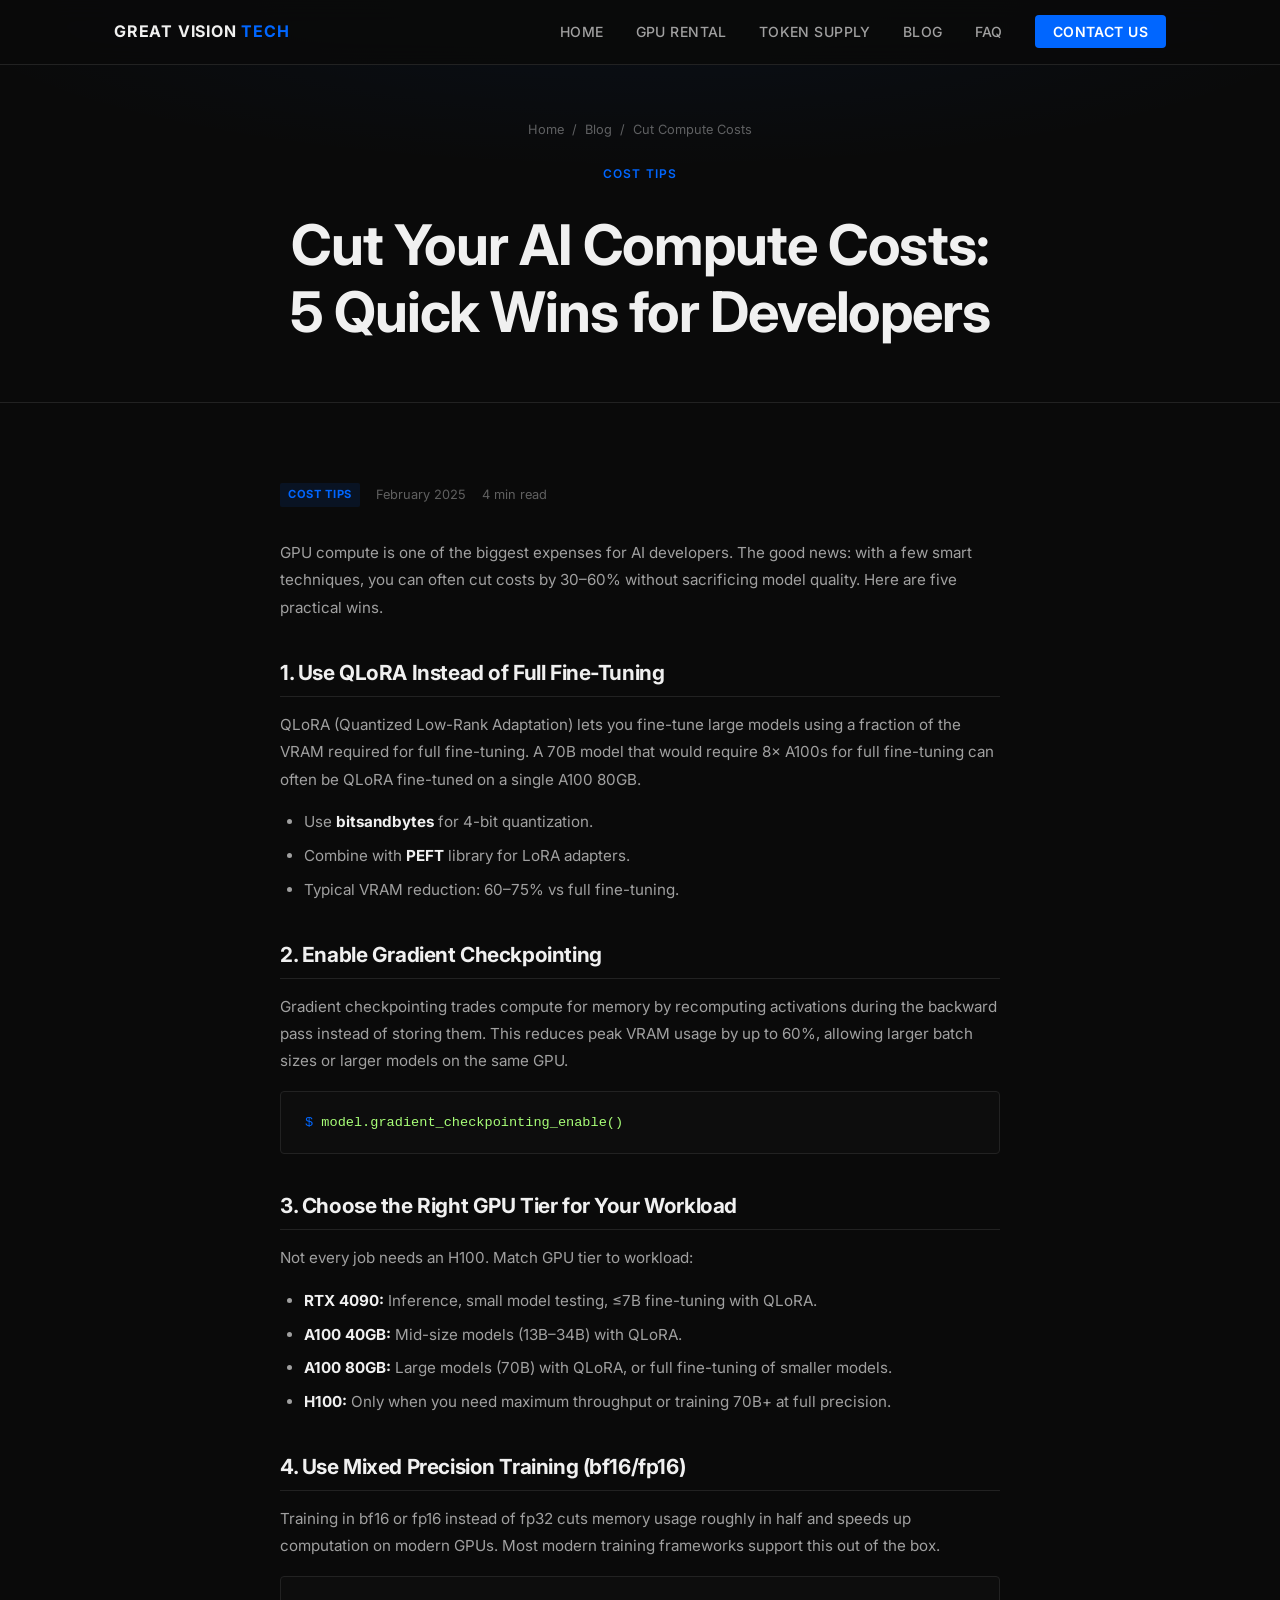
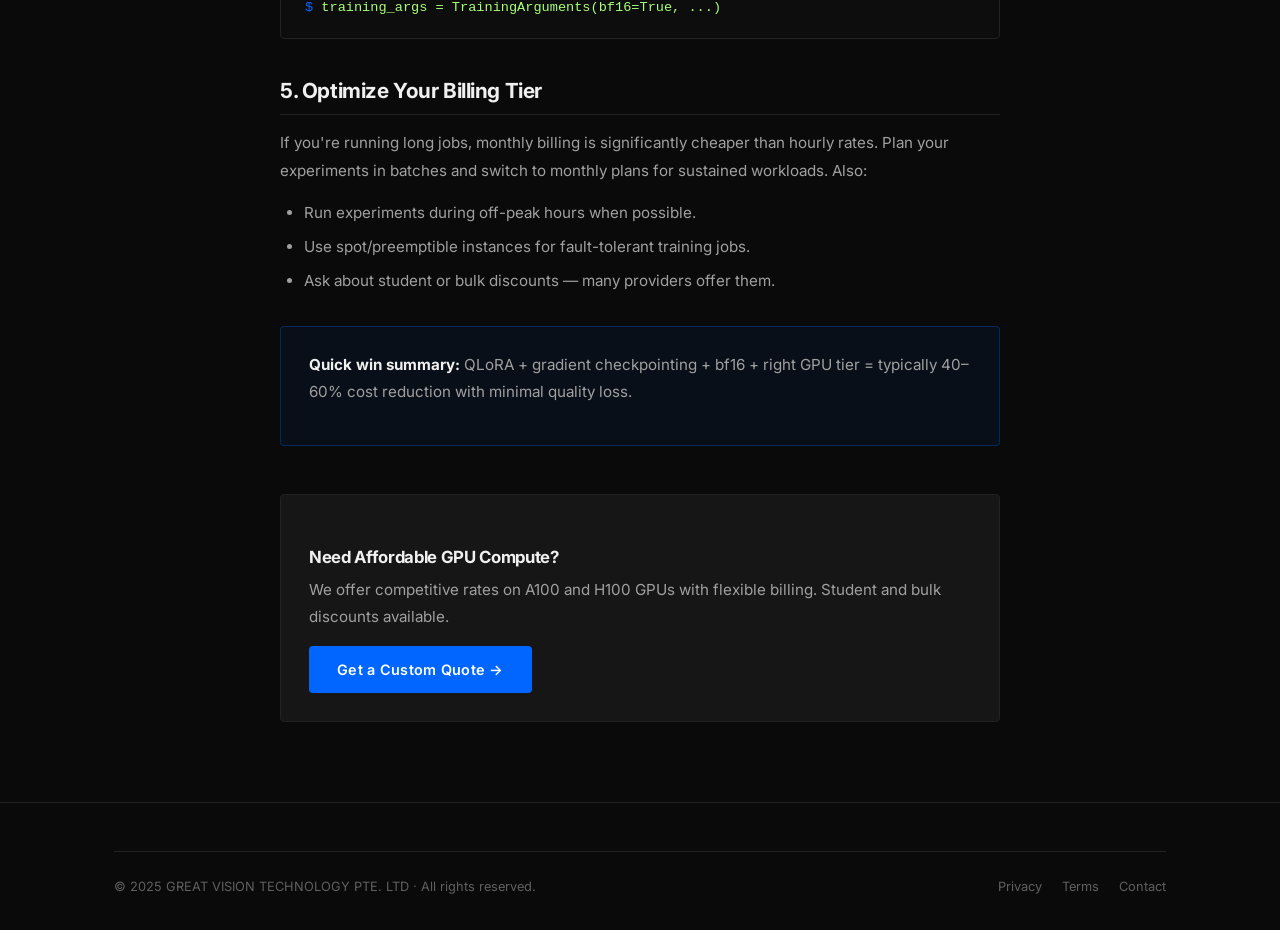
==== blog-cut-compute-costs.html @ 9c3d0a6c "Initial commit: Great Vision Tech official website - Homepage with hero, services, features, and CTA" ====
<!DOCTYPE html>
<html lang="en">
<head>
  <meta charset="UTF-8" />
  <meta name="viewport" content="width=device-width, initial-scale=1.0" />
  <title>Cut AI Compute Costs: Quick Tips | Great Vision Tech Blog</title>
  <meta name="description" content="5 practical strategies to reduce GPU spending without sacrificing model quality. Quantization, gradient checkpointing, and more." />
  <link rel="preconnect" href="https://fonts.googleapis.com" />
  <link rel="preconnect" href="https://fonts.gstatic.com" crossorigin />
  <link href="https://fonts.googleapis.com/css2?family=Inter:wght@400;500;600;700;800&display=swap" rel="stylesheet" />
  <link rel="stylesheet" href="css/style.css" />
  <link rel="icon" href="data:image/svg+xml,<svg xmlns='http://www.w3.org/2000/svg' viewBox='0 0 100 100'><text y='.9em' font-size='90'>⚡</text></svg>" />
  <style>
    .article-content { max-width: 720px; margin: 0 auto; }
    .article-content h2 { color: var(--text-primary); font-size: 1.3rem; margin: 40px 0 14px; padding-bottom: 10px; border-bottom: 1px solid var(--border); }
    .article-content h3 { color: var(--text-primary); font-size: 1.05rem; margin: 24px 0 10px; }
    .article-content p { font-size: 0.95rem; margin-bottom: 16px; line-height: 1.8; }
    .article-content ul, .article-content ol { padding-left: 24px; margin-bottom: 16px; }
    .article-content li { font-size: 0.95rem; color: var(--text-secondary); margin-bottom: 8px; line-height: 1.7; }
    .article-content strong { color: var(--text-primary); }
    .article-meta { display: flex; gap: 16px; align-items: center; margin-bottom: 32px; flex-wrap: wrap; }
    .tip-number { display: inline-flex; align-items: center; justify-content: center; width: 28px; height: 28px; background: var(--accent); color: #fff; border-radius: 50%; font-size: 0.8rem; font-weight: 700; flex-shrink: 0; margin-right: 4px; }
  </style>
</head>
<body>

  <nav class="navbar">
    <div class="container nav-inner">
      <a href="index.html" class="nav-logo">GREAT VISION <span>TECH</span></a>
      <ul class="nav-links">
        <li><a href="index.html">Home</a></li>
        <li><a href="gpu-rental.html">GPU Rental</a></li>
        <li><a href="token-supply.html">Token Supply</a></li>
        <li><a href="blog.html">Blog</a></li>
        <li><a href="faq.html">FAQ</a></li>
        <li><a href="contact.html" class="nav-cta">Contact Us</a></li>
      </ul>
      <button class="nav-toggle" aria-label="Toggle navigation">
        <span></span><span></span><span></span>
      </button>
    </div>
  </nav>

  <div class="page-hero" style="padding-bottom: 40px;">
    <div class="container">
      <div class="breadcrumb">
        <a href="index.html">Home</a>
        <span>/</span>
        <a href="blog.html">Blog</a>
        <span>/</span>
        <span>Cut Compute Costs</span>
      </div>
      <span class="section-tag">Cost Tips</span>
      <h1 style="max-width: 720px; margin: 16px auto;">Cut Your AI Compute Costs: 5 Quick Wins for Developers</h1>
    </div>
  </div>

  <section>
    <div class="container">
      <div class="article-content">
        <div class="article-meta">
          <span class="blog-tag">Cost Tips</span>
          <span style="font-size: 0.8rem; color: var(--text-muted);">February 2025</span>
          <span style="font-size: 0.8rem; color: var(--text-muted);">4 min read</span>
        </div>

        <p>GPU compute is one of the biggest expenses for AI developers. The good news: with a few smart techniques, you can often cut costs by 30–60% without sacrificing model quality. Here are five practical wins.</p>

        <h2>1. Use QLoRA Instead of Full Fine-Tuning</h2>
        <p>QLoRA (Quantized Low-Rank Adaptation) lets you fine-tune large models using a fraction of the VRAM required for full fine-tuning. A 70B model that would require 8× A100s for full fine-tuning can often be QLoRA fine-tuned on a single A100 80GB.</p>
        <ul>
          <li>Use <strong>bitsandbytes</strong> for 4-bit quantization.</li>
          <li>Combine with <strong>PEFT</strong> library for LoRA adapters.</li>
          <li>Typical VRAM reduction: 60–75% vs full fine-tuning.</li>
        </ul>

        <h2>2. Enable Gradient Checkpointing</h2>
        <p>Gradient checkpointing trades compute for memory by recomputing activations during the backward pass instead of storing them. This reduces peak VRAM usage by up to 60%, allowing larger batch sizes or larger models on the same GPU.</p>
        <div class="code-block">model.gradient_checkpointing_enable()</div>

        <h2>3. Choose the Right GPU Tier for Your Workload</h2>
        <p>Not every job needs an H100. Match GPU tier to workload:</p>
        <ul>
          <li><strong>RTX 4090:</strong> Inference, small model testing, ≤7B fine-tuning with QLoRA.</li>
          <li><strong>A100 40GB:</strong> Mid-size models (13B–34B) with QLoRA.</li>
          <li><strong>A100 80GB:</strong> Large models (70B) with QLoRA, or full fine-tuning of smaller models.</li>
          <li><strong>H100:</strong> Only when you need maximum throughput or training 70B+ at full precision.</li>
        </ul>

        <h2>4. Use Mixed Precision Training (bf16/fp16)</h2>
        <p>Training in bf16 or fp16 instead of fp32 cuts memory usage roughly in half and speeds up computation on modern GPUs. Most modern training frameworks support this out of the box.</p>
        <div class="code-block">training_args = TrainingArguments(bf16=True, ...)</div>

        <h2>5. Optimize Your Billing Tier</h2>
        <p>If you're running long jobs, monthly billing is significantly cheaper than hourly rates. Plan your experiments in batches and switch to monthly plans for sustained workloads. Also:</p>
        <ul>
          <li>Run experiments during off-peak hours when possible.</li>
          <li>Use spot/preemptible instances for fault-tolerant training jobs.</li>
          <li>Ask about student or bulk discounts — many providers offer them.</li>
        </ul>

        <div class="highlight-box" style="margin-top: 32px;">
          <p><strong>Quick win summary:</strong> QLoRA + gradient checkpointing + bf16 + right GPU tier = typically 40–60% cost reduction with minimal quality loss.</p>
        </div>

        <div style="margin-top: 48px; padding: 28px; background: var(--bg-card); border: 1px solid var(--border); border-radius: var(--radius);">
          <h3 style="color: var(--text-primary); margin-bottom: 8px;">Need Affordable GPU Compute?</h3>
          <p style="margin-bottom: 16px;">We offer competitive rates on A100 and H100 GPUs with flexible billing. Student and bulk discounts available.</p>
          <a href="contact.html" class="btn btn-primary">Get a Custom Quote →</a>
        </div>
      </div>
    </div>
  </section>

  <footer class="footer">
    <div class="container">
      <div class="footer-bottom" style="border-top: 1px solid var(--border); padding-top: 24px;">
        <p>© 2025 GREAT VISION TECHNOLOGY PTE. LTD · All rights reserved.</p>
        <div class="footer-bottom-links">
          <a href="privacy.html">Privacy</a>
          <a href="terms.html">Terms</a>
          <a href="contact.html">Contact</a>
        </div>
      </div>
    </div>
  </footer>

  <script src="js/main.js"></script>
</body>
</html>
---- css/style.css ----
/* ===========================
   GREAT VISION TECH - Main CSS
   Minimalist Geek Style
   =========================== */

/* --- Reset & Base --- */
*, *::before, *::after {
  box-sizing: border-box;
  margin: 0;
  padding: 0;
}

:root {
  --bg-primary: #0a0a0a;
  --bg-secondary: #111111;
  --bg-card: #161616;
  --bg-card-hover: #1e1e1e;
  --text-primary: #f0f0f0;
  --text-secondary: #a0a0a0;
  --text-muted: #606060;
  --accent: #0066FF;
  --accent-hover: #0052cc;
  --accent-glow: rgba(0, 102, 255, 0.15);
  --border: #222222;
  --border-accent: rgba(0, 102, 255, 0.3);
  --font: 'Inter', -apple-system, BlinkMacSystemFont, 'Segoe UI', sans-serif;
  --transition: 0.2s ease;
  --radius: 4px;
  --max-width: 1100px;
}

html {
  scroll-behavior: smooth;
}

body {
  font-family: var(--font);
  background-color: var(--bg-primary);
  color: var(--text-primary);
  line-height: 1.6;
  font-size: 16px;
  -webkit-font-smoothing: antialiased;
}

a {
  color: var(--accent);
  text-decoration: none;
  transition: color var(--transition);
}

a:hover {
  color: var(--accent-hover);
}

img {
  max-width: 100%;
  display: block;
}

/* --- Typography --- */
h1, h2, h3, h4, h5 {
  font-weight: 700;
  line-height: 1.2;
  letter-spacing: -0.02em;
}

h1 { font-size: clamp(2rem, 5vw, 3.5rem); }
h2 { font-size: clamp(1.5rem, 3vw, 2.2rem); }
h3 { font-size: clamp(1.1rem, 2vw, 1.4rem); }

p {
  color: var(--text-secondary);
  line-height: 1.7;
}

/* --- Layout --- */
.container {
  max-width: var(--max-width);
  margin: 0 auto;
  padding: 0 24px;
}

section {
  padding: 80px 0;
}

/* --- Navigation --- */
.navbar {
  position: fixed;
  top: 0;
  left: 0;
  right: 0;
  z-index: 1000;
  background: rgba(10, 10, 10, 0.92);
  backdrop-filter: blur(12px);
  -webkit-backdrop-filter: blur(12px);
  border-bottom: 1px solid var(--border);
  transition: border-color var(--transition);
}

.navbar.scrolled {
  border-bottom-color: var(--border-accent);
}

.nav-inner {
  display: flex;
  align-items: center;
  justify-content: space-between;
  height: 64px;
}

.nav-logo {
  font-size: 1rem;
  font-weight: 700;
  color: var(--text-primary);
  letter-spacing: 0.05em;
  text-transform: uppercase;
  white-space: nowrap;
}

.nav-logo span {
  color: var(--accent);
}

.nav-links {
  display: flex;
  align-items: center;
  gap: 32px;
  list-style: none;
}

.nav-links a {
  color: var(--text-secondary);
  font-size: 0.875rem;
  font-weight: 500;
  letter-spacing: 0.03em;
  text-transform: uppercase;
  transition: color var(--transition);
}

.nav-links a:hover,
.nav-links a.active {
  color: var(--text-primary);
}

.nav-cta {
  background: var(--accent) !important;
  color: #fff !important;
  padding: 8px 18px;
  border-radius: var(--radius);
  font-weight: 600 !important;
}

.nav-cta:hover {
  background: var(--accent-hover) !important;
}

/* Hamburger */
.nav-toggle {
  display: none;
  flex-direction: column;
  gap: 5px;
  cursor: pointer;
  padding: 4px;
  background: none;
  border: none;
}

.nav-toggle span {
  display: block;
  width: 24px;
  height: 2px;
  background: var(--text-primary);
  transition: all 0.3s ease;
}

.nav-toggle.open span:nth-child(1) { transform: translateY(7px) rotate(45deg); }
.nav-toggle.open span:nth-child(2) { opacity: 0; }
.nav-toggle.open span:nth-child(3) { transform: translateY(-7px) rotate(-45deg); }

/* --- Buttons --- */
.btn {
  display: inline-flex;
  align-items: center;
  gap: 8px;
  padding: 12px 28px;
  font-size: 0.9rem;
  font-weight: 600;
  border-radius: var(--radius);
  cursor: pointer;
  transition: all var(--transition);
  border: none;
  letter-spacing: 0.02em;
  font-family: var(--font);
}

.btn-primary {
  background: var(--accent);
  color: #fff;
}

.btn-primary:hover {
  background: var(--accent-hover);
  color: #fff;
  transform: translateY(-1px);
  box-shadow: 0 4px 20px rgba(0, 102, 255, 0.35);
}

.btn-outline {
  background: transparent;
  color: var(--accent);
  border: 1px solid var(--accent);
}

.btn-outline:hover {
  background: var(--accent-glow);
  color: var(--accent);
  transform: translateY(-1px);
}

.btn-ghost {
  background: transparent;
  color: var(--text-secondary);
  border: 1px solid var(--border);
}

.btn-ghost:hover {
  border-color: var(--accent);
  color: var(--text-primary);
}

/* --- Hero Section --- */
.hero {
  min-height: 100vh;
  display: flex;
  align-items: center;
  padding-top: 64px;
  position: relative;
  overflow: hidden;
}

.hero::before {
  content: '';
  position: absolute;
  top: 0; left: 0; right: 0; bottom: 0;
  background:
    radial-gradient(ellipse 60% 50% at 50% 0%, rgba(0, 102, 255, 0.08) 0%, transparent 70%),
    radial-gradient(ellipse 40% 30% at 80% 60%, rgba(0, 102, 255, 0.05) 0%, transparent 60%);
  pointer-events: none;
}

/* Grid background */
.hero::after {
  content: '';
  position: absolute;
  inset: 0;
  background-image:
    linear-gradient(rgba(0,102,255,0.04) 1px, transparent 1px),
    linear-gradient(90deg, rgba(0,102,255,0.04) 1px, transparent 1px);
  background-size: 60px 60px;
  pointer-events: none;
}

.hero-content {
  position: relative;
  z-index: 1;
  max-width: 800px;
}

.hero-badge {
  display: inline-flex;
  align-items: center;
  gap: 8px;
  background: rgba(0, 102, 255, 0.1);
  border: 1px solid var(--border-accent);
  color: var(--accent);
  font-size: 0.8rem;
  font-weight: 600;
  letter-spacing: 0.08em;
  text-transform: uppercase;
  padding: 6px 14px;
  border-radius: 2px;
  margin-bottom: 28px;
}

.hero-badge::before {
  content: '';
  width: 6px;
  height: 6px;
  background: var(--accent);
  border-radius: 50%;
  animation: pulse 2s infinite;
}

@keyframes pulse {
  0%, 100% { opacity: 1; transform: scale(1); }
  50% { opacity: 0.5; transform: scale(0.8); }
}

.hero h1 {
  margin-bottom: 20px;
  color: var(--text-primary);
}

.hero h1 .highlight {
  color: var(--accent);
}

.hero-sub {
  font-size: 1.1rem;
  color: var(--text-secondary);
  margin-bottom: 40px;
  max-width: 560px;
}

.hero-actions {
  display: flex;
  gap: 16px;
  flex-wrap: wrap;
}

.hero-stats {
  display: flex;
  gap: 48px;
  margin-top: 64px;
  padding-top: 40px;
  border-top: 1px solid var(--border);
}

.stat-item {
  display: flex;
  flex-direction: column;
  gap: 4px;
}

.stat-number {
  font-size: 1.8rem;
  font-weight: 700;
  color: var(--text-primary);
  letter-spacing: -0.03em;
}

.stat-label {
  font-size: 0.8rem;
  color: var(--text-muted);
  text-transform: uppercase;
  letter-spacing: 0.06em;
}

/* --- Section Header --- */
.section-header {
  text-align: center;
  margin-bottom: 56px;
}

.section-tag {
  display: inline-block;
  font-size: 0.75rem;
  font-weight: 600;
  letter-spacing: 0.1em;
  text-transform: uppercase;
  color: var(--accent);
  margin-bottom: 12px;
}

.section-header h2 {
  color: var(--text-primary);
  margin-bottom: 16px;
}

.section-header p {
  max-width: 560px;
  margin: 0 auto;
  font-size: 1rem;
}

/* --- Cards --- */
.card {
  background: var(--bg-card);
  border: 1px solid var(--border);
  border-radius: var(--radius);
  padding: 32px;
  transition: all var(--transition);
  position: relative;
  overflow: hidden;
}

.card::before {
  content: '';
  position: absolute;
  top: 0; left: 0; right: 0;
  height: 2px;
  background: var(--accent);
  transform: scaleX(0);
  transition: transform var(--transition);
}

.card:hover {
  border-color: var(--border-accent);
  background: var(--bg-card-hover);
  transform: translateY(-2px);
}

.card:hover::before {
  transform: scaleX(1);
}

.card-icon {
  width: 44px;
  height: 44px;
  background: var(--accent-glow);
  border: 1px solid var(--border-accent);
  border-radius: var(--radius);
  display: flex;
  align-items: center;
  justify-content: center;
  margin-bottom: 20px;
  color: var(--accent);
  font-size: 1.2rem;
}

.card h3 {
  color: var(--text-primary);
  margin-bottom: 12px;
}

/* --- Services Grid --- */
.services-grid {
  display: grid;
  grid-template-columns: repeat(auto-fit, minmax(300px, 1fr));
  gap: 24px;
}

.service-card {
  background: var(--bg-card);
  border: 1px solid var(--border);
  border-radius: var(--radius);
  padding: 36px 32px;
  transition: all var(--transition);
  position: relative;
  overflow: hidden;
}

.service-card::after {
  content: '';
  position: absolute;
  bottom: 0; left: 0; right: 0;
  height: 1px;
  background: linear-gradient(90deg, transparent, var(--accent), transparent);
  opacity: 0;
  transition: opacity var(--transition);
}

.service-card:hover {
  border-color: var(--border-accent);
  background: var(--bg-card-hover);
  transform: translateY(-3px);
  box-shadow: 0 8px 32px rgba(0, 102, 255, 0.1);
}

.service-card:hover::after {
  opacity: 1;
}

.service-icon {
  font-size: 2rem;
  margin-bottom: 20px;
  display: block;
}

.service-card h3 {
  color: var(--text-primary);
  font-size: 1.3rem;
  margin-bottom: 8px;
}

.service-card .service-subtitle {
  color: var(--accent);
  font-size: 0.8rem;
  font-weight: 600;
  letter-spacing: 0.06em;
  text-transform: uppercase;
  margin-bottom: 16px;
}

.service-card p {
  font-size: 0.9rem;
  margin-bottom: 20px;
}

.tag-list {
  display: flex;
  flex-wrap: wrap;
  gap: 8px;
  margin-bottom: 24px;
}

.tag {
  background: rgba(0, 102, 255, 0.08);
  border: 1px solid rgba(0, 102, 255, 0.2);
  color: var(--accent);
  font-size: 0.75rem;
  font-weight: 600;
  padding: 4px 10px;
  border-radius: 2px;
  letter-spacing: 0.03em;
}

.tag.dark {
  background: var(--bg-secondary);
  border-color: var(--border);
  color: var(--text-secondary);
}

/* --- GPU Table --- */
.gpu-table-wrapper {
  overflow-x: auto;
  border: 1px solid var(--border);
  border-radius: var(--radius);
}

.gpu-table {
  width: 100%;
  border-collapse: collapse;
  font-size: 0.9rem;
}

.gpu-table th {
  background: var(--bg-secondary);
  color: var(--text-muted);
  font-size: 0.75rem;
  font-weight: 600;
  letter-spacing: 0.08em;
  text-transform: uppercase;
  padding: 14px 20px;
  text-align: left;
  border-bottom: 1px solid var(--border);
}

.gpu-table td {
  padding: 16px 20px;
  border-bottom: 1px solid var(--border);
  color: var(--text-secondary);
  vertical-align: middle;
}

.gpu-table tr:last-child td {
  border-bottom: none;
}

.gpu-table tr:hover td {
  background: var(--bg-card);
}

.gpu-name {
  color: var(--text-primary);
  font-weight: 600;
}

.gpu-badge {
  display: inline-block;
  background: rgba(0, 102, 255, 0.1);
  border: 1px solid var(--border-accent);
  color: var(--accent);
  font-size: 0.7rem;
  font-weight: 700;
  padding: 2px 8px;
  border-radius: 2px;
  letter-spacing: 0.05em;
  margin-left: 8px;
}

.gpu-badge.pro {
  background: rgba(255, 165, 0, 0.1);
  border-color: rgba(255, 165, 0, 0.3);
  color: #ffa500;
}

/* --- Features / Advantages --- */
.features-grid {
  display: grid;
  grid-template-columns: repeat(auto-fit, minmax(240px, 1fr));
  gap: 24px;
}

.feature-item {
  display: flex;
  gap: 16px;
  align-items: flex-start;
}

.feature-icon {
  flex-shrink: 0;
  width: 40px;
  height: 40px;
  background: var(--accent-glow);
  border: 1px solid var(--border-accent);
  border-radius: var(--radius);
  display: flex;
  align-items: center;
  justify-content: center;
  color: var(--accent);
  font-size: 1rem;
}

.feature-text h4 {
  color: var(--text-primary);
  font-size: 0.95rem;
  margin-bottom: 4px;
}

.feature-text p {
  font-size: 0.85rem;
  color: var(--text-muted);
}

/* --- Token Models Grid --- */
.models-grid {
  display: grid;
  grid-template-columns: repeat(auto-fill, minmax(160px, 1fr));
  gap: 16px;
}

.model-card {
  background: var(--bg-card);
  border: 1px solid var(--border);
  border-radius: var(--radius);
  padding: 24px 20px;
  text-align: center;
  transition: all var(--transition);
  cursor: default;
}

.model-card:hover {
  border-color: var(--border-accent);
  background: var(--bg-card-hover);
  transform: translateY(-2px);
  box-shadow: 0 4px 16px rgba(0, 102, 255, 0.1);
}

.model-logo {
  font-size: 1.8rem;
  margin-bottom: 10px;
}

.model-name {
  font-size: 0.85rem;
  font-weight: 600;
  color: var(--text-primary);
  margin-bottom: 4px;
}

.model-desc {
  font-size: 0.75rem;
  color: var(--text-muted);
}

/* --- Blog --- */
.blog-grid {
  display: grid;
  grid-template-columns: repeat(auto-fit, minmax(300px, 1fr));
  gap: 24px;
}

.blog-card {
  background: var(--bg-card);
  border: 1px solid var(--border);
  border-radius: var(--radius);
  padding: 28px;
  transition: all var(--transition);
  display: flex;
  flex-direction: column;
}

.blog-card:hover {
  border-color: var(--border-accent);
  background: var(--bg-card-hover);
  transform: translateY(-2px);
}

.blog-meta {
  display: flex;
  align-items: center;
  gap: 12px;
  margin-bottom: 16px;
}

.blog-tag {
  background: rgba(0, 102, 255, 0.1);
  color: var(--accent);
  font-size: 0.7rem;
  font-weight: 700;
  letter-spacing: 0.06em;
  text-transform: uppercase;
  padding: 3px 8px;
  border-radius: 2px;
}

.blog-date {
  font-size: 0.75rem;
  color: var(--text-muted);
}

.blog-card h3 {
  color: var(--text-primary);
  font-size: 1rem;
  margin-bottom: 10px;
  line-height: 1.4;
}

.blog-card p {
  font-size: 0.875rem;
  flex: 1;
  margin-bottom: 20px;
}

.blog-link {
  font-size: 0.85rem;
  font-weight: 600;
  color: var(--accent);
  display: flex;
  align-items: center;
  gap: 6px;
  transition: gap var(--transition);
}

.blog-link:hover {
  gap: 10px;
}

/* --- FAQ --- */
.faq-list {
  max-width: 720px;
  margin: 0 auto;
  display: flex;
  flex-direction: column;
  gap: 2px;
}

.faq-item {
  border: 1px solid var(--border);
  border-radius: var(--radius);
  overflow: hidden;
  transition: border-color var(--transition);
}

.faq-item.open {
  border-color: var(--border-accent);
}

.faq-question {
  width: 100%;
  background: var(--bg-card);
  border: none;
  padding: 20px 24px;
  display: flex;
  align-items: center;
  justify-content: space-between;
  gap: 16px;
  cursor: pointer;
  text-align: left;
  transition: background var(--transition);
  font-family: var(--font);
}

.faq-question:hover {
  background: var(--bg-card-hover);
}

.faq-question span {
  font-size: 0.95rem;
  font-weight: 600;
  color: var(--text-primary);
}

.faq-icon {
  flex-shrink: 0;
  width: 20px;
  height: 20px;
  color: var(--accent);
  transition: transform 0.3s ease;
  font-size: 1.2rem;
  line-height: 1;
}

.faq-item.open .faq-icon {
  transform: rotate(45deg);
}

.faq-answer {
  max-height: 0;
  overflow: hidden;
  transition: max-height 0.35s ease, padding 0.35s ease;
  background: var(--bg-secondary);
}

.faq-answer.open {
  max-height: 200px;
  padding: 0 24px 20px;
}

.faq-answer p {
  font-size: 0.9rem;
  padding-top: 16px;
  border-top: 1px solid var(--border);
}

/* --- Contact --- */
.contact-grid {
  display: grid;
  grid-template-columns: 1fr 1.5fr;
  gap: 48px;
  align-items: start;
}

.contact-info h2 {
  color: var(--text-primary);
  margin-bottom: 16px;
}

.contact-info p {
  margin-bottom: 32px;
}

.contact-detail {
  display: flex;
  flex-direction: column;
  gap: 20px;
}

.contact-item {
  display: flex;
  gap: 14px;
  align-items: flex-start;
}

.contact-item-icon {
  width: 36px;
  height: 36px;
  background: var(--accent-glow);
  border: 1px solid var(--border-accent);
  border-radius: var(--radius);
  display: flex;
  align-items: center;
  justify-content: center;
  color: var(--accent);
  font-size: 0.9rem;
  flex-shrink: 0;
}

.contact-item-text {
  display: flex;
  flex-direction: column;
  gap: 2px;
}

.contact-item-label {
  font-size: 0.75rem;
  color: var(--text-muted);
  text-transform: uppercase;
  letter-spacing: 0.06em;
  font-weight: 600;
}

.contact-item-value {
  font-size: 0.9rem;
  color: var(--text-secondary);
}

.social-links {
  display: flex;
  gap: 12px;
  margin-top: 32px;
}

.social-link {
  width: 40px;
  height: 40px;
  background: var(--bg-card);
  border: 1px solid var(--border);
  border-radius: var(--radius);
  display: flex;
  align-items: center;
  justify-content: center;
  color: var(--text-secondary);
  font-size: 1rem;
  transition: all var(--transition);
}

.social-link:hover {
  border-color: var(--accent);
  color: var(--accent);
  background: var(--accent-glow);
}

/* --- Contact Form --- */
.contact-form {
  background: var(--bg-card);
  border: 1px solid var(--border);
  border-radius: var(--radius);
  padding: 36px;
}

.form-group {
  margin-bottom: 20px;
}

.form-row {
  display: grid;
  grid-template-columns: 1fr 1fr;
  gap: 16px;
}

.form-group label {
  display: block;
  font-size: 0.8rem;
  font-weight: 600;
  color: var(--text-muted);
  text-transform: uppercase;
  letter-spacing: 0.06em;
  margin-bottom: 8px;
}

.form-group input,
.form-group select,
.form-group textarea {
  width: 100%;
  background: var(--bg-secondary);
  border: 1px solid var(--border);
  border-radius: var(--radius);
  padding: 12px 16px;
  color: var(--text-primary);
  font-size: 0.9rem;
  font-family: var(--font);
  transition: border-color var(--transition);
  outline: none;
}

.form-group input:focus,
.form-group select:focus,
.form-group textarea:focus {
  border-color: var(--accent);
  box-shadow: 0 0 0 3px rgba(0, 102, 255, 0.1);
}

.form-group input::placeholder,
.form-group textarea::placeholder {
  color: var(--text-muted);
}

.form-group select option {
  background: var(--bg-secondary);
}

.form-group textarea {
  resize: vertical;
  min-height: 120px;
}

.form-submit {
  width: 100%;
  padding: 14px;
  font-size: 0.95rem;
}

.form-success {
  display: none;
  text-align: center;
  padding: 20px;
  color: #22c55e;
  font-weight: 600;
}

/* --- CTA Section --- */
.cta-section {
  background: var(--bg-secondary);
  border-top: 1px solid var(--border);
  border-bottom: 1px solid var(--border);
  text-align: center;
  padding: 80px 0;
  position: relative;
  overflow: hidden;
}

.cta-section::before {
  content: '';
  position: absolute;
  top: 50%; left: 50%;
  transform: translate(-50%, -50%);
  width: 600px;
  height: 300px;
  background: radial-gradient(ellipse, rgba(0, 102, 255, 0.08) 0%, transparent 70%);
  pointer-events: none;
}

.cta-section h2 {
  color: var(--text-primary);
  margin-bottom: 16px;
}

.cta-section p {
  margin-bottom: 32px;
  font-size: 1.05rem;
}

.cta-actions {
  display: flex;
  gap: 16px;
  justify-content: center;
  flex-wrap: wrap;
}

/* --- Footer --- */
.footer {
  background: var(--bg-primary);
  border-top: 1px solid var(--border);
  padding: 48px 0 32px;
}

.footer-grid {
  display: grid;
  grid-template-columns: 2fr 1fr 1fr 1fr;
  gap: 40px;
  margin-bottom: 40px;
}

.footer-brand p {
  font-size: 0.85rem;
  margin-top: 12px;
  max-width: 280px;
}

.footer-col h4 {
  font-size: 0.75rem;
  font-weight: 700;
  letter-spacing: 0.1em;
  text-transform: uppercase;
  color: var(--text-muted);
  margin-bottom: 16px;
}

.footer-col ul {
  list-style: none;
  display: flex;
  flex-direction: column;
  gap: 10px;
}

.footer-col ul li a {
  font-size: 0.875rem;
  color: var(--text-secondary);
  transition: color var(--transition);
}

.footer-col ul li a:hover {
  color: var(--text-primary);
}

.footer-bottom {
  display: flex;
  align-items: center;
  justify-content: space-between;
  padding-top: 24px;
  border-top: 1px solid var(--border);
  flex-wrap: wrap;
  gap: 12px;
}

.footer-bottom p {
  font-size: 0.8rem;
  color: var(--text-muted);
}

.footer-bottom-links {
  display: flex;
  gap: 20px;
}

.footer-bottom-links a {
  font-size: 0.8rem;
  color: var(--text-muted);
  transition: color var(--transition);
}

.footer-bottom-links a:hover {
  color: var(--text-secondary);
}

/* --- Page Hero (inner pages) --- */
.page-hero {
  padding: 120px 0 60px;
  text-align: center;
  border-bottom: 1px solid var(--border);
  position: relative;
  overflow: hidden;
}

.page-hero::before {
  content: '';
  position: absolute;
  top: 0; left: 0; right: 0; bottom: 0;
  background: radial-gradient(ellipse 80% 60% at 50% 0%, rgba(0, 102, 255, 0.06) 0%, transparent 70%);
  pointer-events: none;
}

.page-hero h1 {
  color: var(--text-primary);
  margin-bottom: 16px;
}

.page-hero p {
  max-width: 560px;
  margin: 0 auto;
  font-size: 1.05rem;
}

/* --- Breadcrumb --- */
.breadcrumb {
  display: flex;
  align-items: center;
  gap: 8px;
  font-size: 0.8rem;
  color: var(--text-muted);
  margin-bottom: 20px;
  justify-content: center;
}

.breadcrumb a {
  color: var(--text-muted);
  transition: color var(--transition);
}

.breadcrumb a:hover {
  color: var(--accent);
}

.breadcrumb span {
  color: var(--text-muted);
}

/* --- Divider --- */
.divider {
  height: 1px;
  background: var(--border);
  margin: 0;
}

/* --- Highlight Box --- */
.highlight-box {
  background: rgba(0, 102, 255, 0.06);
  border: 1px solid var(--border-accent);
  border-radius: var(--radius);
  padding: 24px 28px;
}

/* --- Checklist --- */
.checklist {
  list-style: none;
  display: flex;
  flex-direction: column;
  gap: 12px;
}

.checklist li {
  display: flex;
  align-items: flex-start;
  gap: 10px;
  font-size: 0.9rem;
  color: var(--text-secondary);
}

.checklist li::before {
  content: '✓';
  color: var(--accent);
  font-weight: 700;
  flex-shrink: 0;
  margin-top: 1px;
}

/* --- Notification / Toast --- */
.toast {
  position: fixed;
  bottom: 24px;
  right: 24px;
  background: var(--bg-card);
  border: 1px solid var(--border-accent);
  border-radius: var(--radius);
  padding: 14px 20px;
  color: var(--text-primary);
  font-size: 0.875rem;
  font-weight: 500;
  z-index: 9999;
  transform: translateY(100px);
  opacity: 0;
  transition: all 0.3s ease;
  max-width: 320px;
}

.toast.show {
  transform: translateY(0);
  opacity: 1;
}

/* --- Scrollbar --- */
::-webkit-scrollbar {
  width: 6px;
  height: 6px;
}

::-webkit-scrollbar-track {
  background: var(--bg-primary);
}

::-webkit-scrollbar-thumb {
  background: var(--border);
  border-radius: 3px;
}

::-webkit-scrollbar-thumb:hover {
  background: var(--text-muted);
}

/* --- Responsive --- */
@media (max-width: 900px) {
  .contact-grid {
    grid-template-columns: 1fr;
  }

  .footer-grid {
    grid-template-columns: 1fr 1fr;
  }

  .hero-stats {
    gap: 32px;
  }
}

@media (max-width: 768px) {
  .nav-links {
    display: none;
    position: fixed;
    top: 64px;
    left: 0;
    right: 0;
    background: var(--bg-primary);
    border-bottom: 1px solid var(--border);
    flex-direction: column;
    padding: 24px;
    gap: 20px;
    z-index: 999;
  }

  .nav-links.open {
    display: flex;
  }

  .nav-toggle {
    display: flex;
  }

  .hero-stats {
    flex-wrap: wrap;
    gap: 24px;
  }

  .form-row {
    grid-template-columns: 1fr;
  }

  .footer-grid {
    grid-template-columns: 1fr;
    gap: 28px;
  }

  .footer-bottom {
    flex-direction: column;
    text-align: center;
  }

  section {
    padding: 60px 0;
  }
}

@media (max-width: 480px) {
  .hero-actions {
    flex-direction: column;
  }

  .btn {
    width: 100%;
    justify-content: center;
  }

  .cta-actions {
    flex-direction: column;
    align-items: center;
  }
}

/* --- Animations --- */
.fade-in {
  opacity: 0;
  transform: translateY(20px);
  transition: opacity 0.5s ease, transform 0.5s ease;
}

.fade-in.visible {
  opacity: 1;
  transform: translateY(0);
}

/* --- Active nav page indicator --- */
.nav-links a[data-page].active {
  color: var(--text-primary);
}

/* --- Terminal-style code block --- */
.code-block {
  background: #0d0d0d;
  border: 1px solid var(--border);
  border-radius: var(--radius);
  padding: 20px 24px;
  font-family: 'JetBrains Mono', 'Fira Code', 'Courier New', monospace;
  font-size: 0.85rem;
  color: #a8ff78;
  position: relative;
  overflow-x: auto;
}

.code-block::before {
  content: '$ ';
  color: var(--accent);
}

/* --- Pricing hint --- */
.pricing-note {
  text-align: center;
  margin-top: 32px;
  font-size: 0.85rem;
  color: var(--text-muted);
}

.pricing-note a {
  color: var(--accent);
}
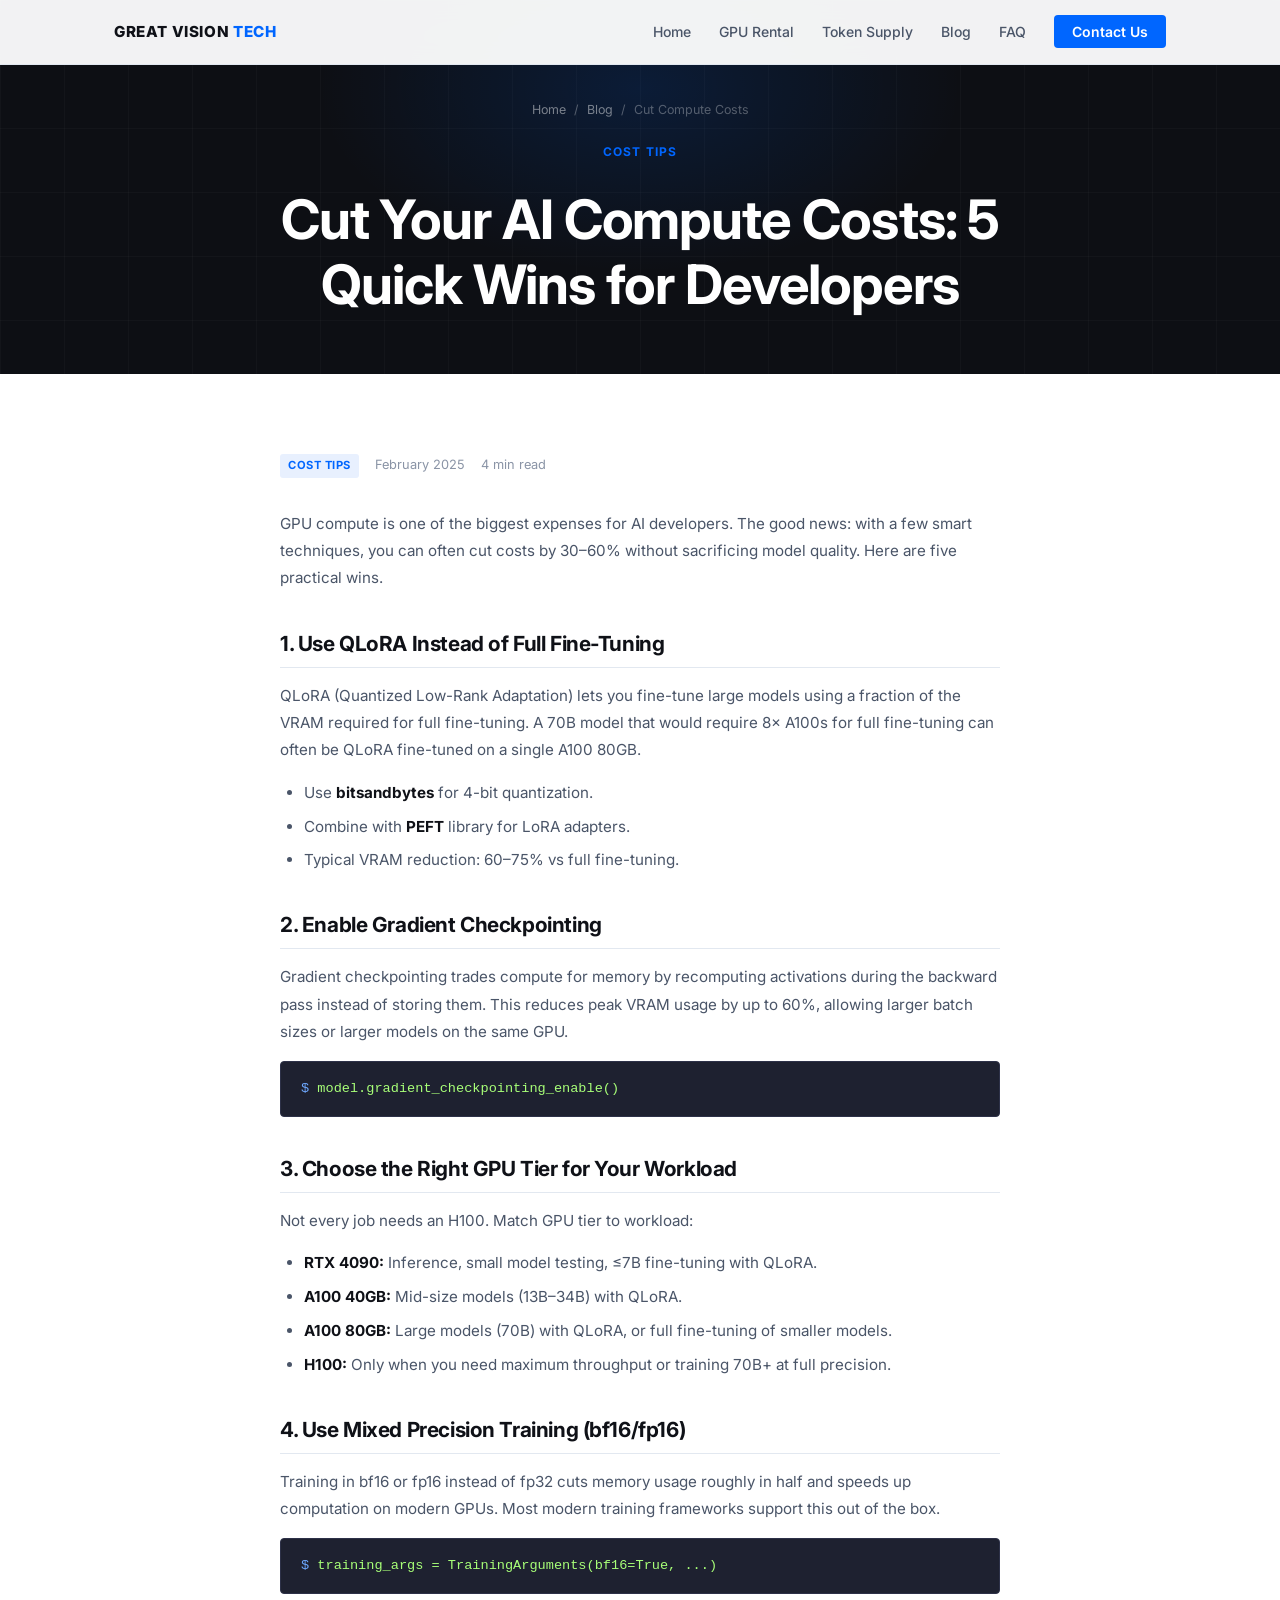
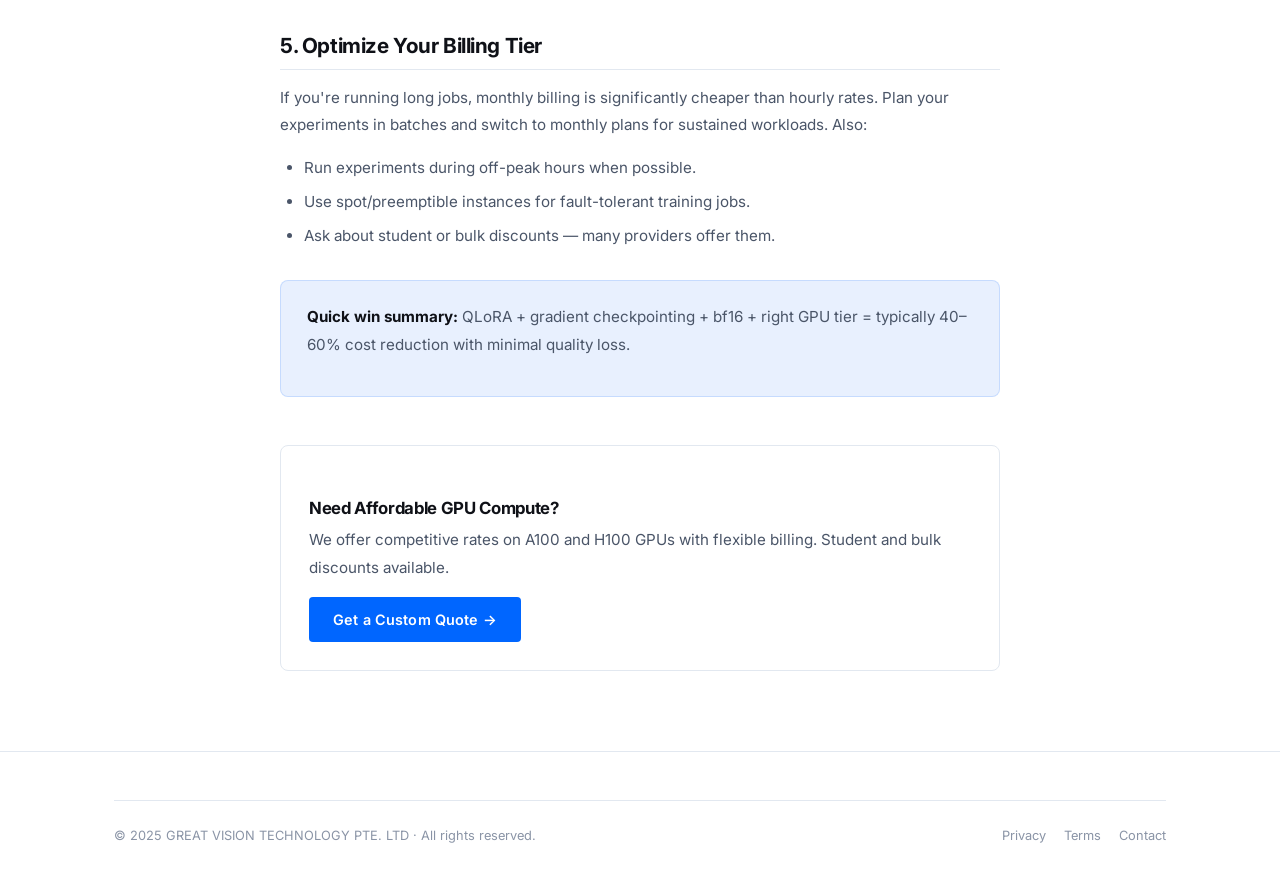
==== commit 8b65d3d2: "SEO: full optimization for www.greatvision.net - Add sitemap.xml with all 10 pages and correct prior" ====
--- a/blog-cut-compute-costs.html
+++ b/blog-cut-compute-costs.html
@@ -3,9 +3,30 @@
 <head>
   <meta charset="UTF-8" />
   <meta name="viewport" content="width=device-width, initial-scale=1.0" />
-  <title>Cut AI Compute Costs: Quick Tips | Great Vision Tech Blog</title>
-  <meta name="description" content="5 practical strategies to reduce GPU spending without sacrificing model quality. Quantization, gradient checkpointing, and more." />
-  <link rel="preconnect" href="https://fonts.googleapis.com" />
+
+  <!-- Primary SEO -->
+  <title>How to Cut AI Compute Costs by 60% | GPU Rental Tips | Great Vision Tech</title>
+  <meta name="description" content="Practical strategies to reduce AI compute costs: choose the right GPU tier, optimize batch size, use spot pricing and leverage token APIs instead of self-hosting LLMs." />
+  <meta name="keywords" content="cut AI compute costs, cheap GPU rental, reduce LLM costs, AI cost optimization, GPU cost saving, affordable AI compute" />
+  <meta name="author" content="Great Vision Technology Pte. Ltd." />
+  <meta name="robots" content="index, follow, max-snippet:-1, max-image-preview:large, max-video-preview:-1" />
+  <link rel="canonical" href="https://www.greatvision.net/blog-cut-compute-costs.html" />
+
+  <!-- Open Graph -->
+  <meta property="og:type" content="website" />
+  <meta property="og:site_name" content="Great Vision Technology" />
+  <meta property="og:title" content="How to Cut AI Compute Costs by 60%" />
+  <meta property="og:description" content="Practical strategies to reduce AI compute costs with GPU rental and token APIs." />
+  <meta property="og:url" content="https://www.greatvision.net/blog-cut-compute-costs.html" />
+  <meta property="og:image" content="https://www.greatvision.net/img/og-cover.png" />
+
+  <!-- Twitter Card -->
+  <meta name="twitter:card" content="summary_large_image" />
+  <meta name="twitter:title" content="How to Cut AI Compute Costs by 60%" />
+  <meta name="twitter:description" content="Practical strategies to reduce AI compute costs with GPU rental and token APIs." />
+  <meta name="twitter:image" content="https://www.greatvision.net/img/og-cover.png" />
+
+  <link rel="preconnect" href="https://fonts.googleapis.com" />  <link rel="preconnect" href="https://fonts.googleapis.com" />
   <link rel="preconnect" href="https://fonts.gstatic.com" crossorigin />
   <link href="https://fonts.googleapis.com/css2?family=Inter:wght@400;500;600;700;800&display=swap" rel="stylesheet" />
   <link rel="stylesheet" href="css/style.css" />
--- a/css/style.css
+++ b/css/style.css
@@ -1,6 +1,6 @@
 /* ===========================
    GREAT VISION TECH - Main CSS
-   Minimalist Geek Style
+   Light Theme (vast.ai inspired)
    =========================== */
 
 /* --- Reset & Base --- */
@@ -11,27 +11,48 @@
 }
 
 :root {
-  --bg-primary: #0a0a0a;
-  --bg-secondary: #111111;
-  --bg-card: #161616;
-  --bg-card-hover: #1e1e1e;
-  --text-primary: #f0f0f0;
-  --text-secondary: #a0a0a0;
-  --text-muted: #606060;
+  /* Light theme colors */
+  --bg-primary: #ffffff;
+  --bg-secondary: #f7f8fa;
+  --bg-tertiary: #f0f2f5;
+  --bg-card: #ffffff;
+  --bg-card-hover: #f7f8fa;
+
+  /* Dark hero */
+  --hero-bg: #0d0f14;
+  --hero-bg2: #111520;
+
+  /* Text */
+  --text-primary: #0f1117;
+  --text-secondary: #4a5568;
+  --text-muted: #8a94a6;
+
+  /* Accent */
   --accent: #0066FF;
   --accent-hover: #0052cc;
-  --accent-glow: rgba(0, 102, 255, 0.15);
-  --border: #222222;
-  --border-accent: rgba(0, 102, 255, 0.3);
+  --accent-light: #e8f0fe;
+  --accent-glow: rgba(0, 102, 255, 0.1);
+
+  /* Borders */
+  --border: #e2e8f0;
+  --border-dark: #cbd5e0;
+  --border-accent: rgba(0, 102, 255, 0.25);
+
+  /* Hero text */
+  --hero-text: #ffffff;
+  --hero-sub: rgba(255,255,255,0.72);
+
   --font: 'Inter', -apple-system, BlinkMacSystemFont, 'Segoe UI', sans-serif;
   --transition: 0.2s ease;
-  --radius: 4px;
+  --radius: 8px;
+  --radius-sm: 4px;
   --max-width: 1100px;
-}
-
-html {
-  scroll-behavior: smooth;
-}
+  --shadow-sm: 0 1px 3px rgba(0,0,0,0.08), 0 1px 2px rgba(0,0,0,0.04);
+  --shadow-md: 0 4px 12px rgba(0,0,0,0.08), 0 2px 4px rgba(0,0,0,0.04);
+  --shadow-lg: 0 8px 32px rgba(0,0,0,0.10), 0 4px 8px rgba(0,0,0,0.04);
+}
+
+html { scroll-behavior: smooth; }
 
 body {
   font-family: var(--font);
@@ -47,31 +68,22 @@
   text-decoration: none;
   transition: color var(--transition);
 }
-
-a:hover {
-  color: var(--accent-hover);
-}
-
-img {
-  max-width: 100%;
-  display: block;
-}
+a:hover { color: var(--accent-hover); }
+
+img { max-width: 100%; display: block; }
 
 /* --- Typography --- */
 h1, h2, h3, h4, h5 {
   font-weight: 700;
   line-height: 1.2;
   letter-spacing: -0.02em;
-}
-
-h1 { font-size: clamp(2rem, 5vw, 3.5rem); }
+  color: var(--text-primary);
+}
+h1 { font-size: clamp(2rem, 5vw, 3.4rem); }
 h2 { font-size: clamp(1.5rem, 3vw, 2.2rem); }
-h3 { font-size: clamp(1.1rem, 2vw, 1.4rem); }
-
-p {
-  color: var(--text-secondary);
-  line-height: 1.7;
-}
+h3 { font-size: clamp(1rem, 2vw, 1.25rem); }
+
+p { color: var(--text-secondary); line-height: 1.7; }
 
 /* --- Layout --- */
 .container {
@@ -79,27 +91,23 @@
   margin: 0 auto;
   padding: 0 24px;
 }
-
-section {
-  padding: 80px 0;
-}
-
-/* --- Navigation --- */
+section { padding: 80px 0; }
+
+/* ===========================
+   NAVBAR
+   =========================== */
 .navbar {
   position: fixed;
-  top: 0;
-  left: 0;
-  right: 0;
+  top: 0; left: 0; right: 0;
   z-index: 1000;
-  background: rgba(10, 10, 10, 0.92);
+  background: rgba(255,255,255,0.95);
   backdrop-filter: blur(12px);
   -webkit-backdrop-filter: blur(12px);
   border-bottom: 1px solid var(--border);
-  transition: border-color var(--transition);
-}
-
+  transition: box-shadow var(--transition);
+}
 .navbar.scrolled {
-  border-bottom-color: var(--border-accent);
+  box-shadow: var(--shadow-sm);
 }
 
 .nav-inner {
@@ -110,49 +118,40 @@
 }
 
 .nav-logo {
-  font-size: 1rem;
-  font-weight: 700;
+  font-size: 0.95rem;
+  font-weight: 800;
   color: var(--text-primary);
-  letter-spacing: 0.05em;
+  letter-spacing: 0.04em;
   text-transform: uppercase;
   white-space: nowrap;
 }
-
-.nav-logo span {
-  color: var(--accent);
-}
+.nav-logo span { color: var(--accent); }
 
 .nav-links {
   display: flex;
   align-items: center;
-  gap: 32px;
+  gap: 28px;
   list-style: none;
 }
-
 .nav-links a {
   color: var(--text-secondary);
   font-size: 0.875rem;
   font-weight: 500;
-  letter-spacing: 0.03em;
-  text-transform: uppercase;
   transition: color var(--transition);
 }
-
 .nav-links a:hover,
-.nav-links a.active {
-  color: var(--text-primary);
-}
+.nav-links a.active { color: var(--text-primary); }
 
 .nav-cta {
   background: var(--accent) !important;
   color: #fff !important;
   padding: 8px 18px;
-  border-radius: var(--radius);
+  border-radius: var(--radius-sm);
   font-weight: 600 !important;
 }
-
 .nav-cta:hover {
   background: var(--accent-hover) !important;
+  color: #fff !important;
 }
 
 /* Hamburger */
@@ -165,7 +164,6 @@
   background: none;
   border: none;
 }
-
 .nav-toggle span {
   display: block;
   width: 24px;
@@ -173,149 +171,158 @@
   background: var(--text-primary);
   transition: all 0.3s ease;
 }
-
 .nav-toggle.open span:nth-child(1) { transform: translateY(7px) rotate(45deg); }
 .nav-toggle.open span:nth-child(2) { opacity: 0; }
 .nav-toggle.open span:nth-child(3) { transform: translateY(-7px) rotate(-45deg); }
 
-/* --- Buttons --- */
+/* ===========================
+   BUTTONS
+   =========================== */
 .btn {
   display: inline-flex;
   align-items: center;
   gap: 8px;
-  padding: 12px 28px;
+  padding: 11px 24px;
   font-size: 0.9rem;
   font-weight: 600;
-  border-radius: var(--radius);
+  border-radius: var(--radius-sm);
   cursor: pointer;
   transition: all var(--transition);
   border: none;
-  letter-spacing: 0.02em;
+  letter-spacing: 0.01em;
   font-family: var(--font);
-}
-
+  white-space: nowrap;
+}
 .btn-primary {
   background: var(--accent);
   color: #fff;
 }
-
 .btn-primary:hover {
   background: var(--accent-hover);
   color: #fff;
+  box-shadow: 0 4px 16px rgba(0,102,255,0.3);
   transform: translateY(-1px);
-  box-shadow: 0 4px 20px rgba(0, 102, 255, 0.35);
-}
-
+}
 .btn-outline {
   background: transparent;
   color: var(--accent);
-  border: 1px solid var(--accent);
-}
-
+  border: 1.5px solid var(--accent);
+}
 .btn-outline:hover {
-  background: var(--accent-glow);
-  color: var(--accent);
-  transform: translateY(-1px);
-}
-
+  background: var(--accent-light);
+  color: var(--accent);
+}
 .btn-ghost {
   background: transparent;
   color: var(--text-secondary);
-  border: 1px solid var(--border);
-}
-
+  border: 1.5px solid var(--border-dark);
+}
 .btn-ghost:hover {
   border-color: var(--accent);
-  color: var(--text-primary);
-}
-
-/* --- Hero Section --- */
+  color: var(--accent);
+  background: var(--accent-light);
+}
+/* Dark ghost (for hero area) */
+.btn-dark-ghost {
+  background: rgba(255,255,255,0.08);
+  color: rgba(255,255,255,0.85);
+  border: 1.5px solid rgba(255,255,255,0.2);
+}
+.btn-dark-ghost:hover {
+  background: rgba(255,255,255,0.15);
+  color: #fff;
+  border-color: rgba(255,255,255,0.4);
+}
+
+/* ===========================
+   HERO — Dark with grid
+   =========================== */
 .hero {
   min-height: 100vh;
   display: flex;
   align-items: center;
   padding-top: 64px;
+  background: var(--hero-bg);
   position: relative;
   overflow: hidden;
 }
 
+/* Subtle grid */
 .hero::before {
-  content: '';
-  position: absolute;
-  top: 0; left: 0; right: 0; bottom: 0;
-  background:
-    radial-gradient(ellipse 60% 50% at 50% 0%, rgba(0, 102, 255, 0.08) 0%, transparent 70%),
-    radial-gradient(ellipse 40% 30% at 80% 60%, rgba(0, 102, 255, 0.05) 0%, transparent 60%);
-  pointer-events: none;
-}
-
-/* Grid background */
-.hero::after {
   content: '';
   position: absolute;
   inset: 0;
   background-image:
-    linear-gradient(rgba(0,102,255,0.04) 1px, transparent 1px),
-    linear-gradient(90deg, rgba(0,102,255,0.04) 1px, transparent 1px);
-  background-size: 60px 60px;
+    linear-gradient(rgba(255,255,255,0.03) 1px, transparent 1px),
+    linear-gradient(90deg, rgba(255,255,255,0.03) 1px, transparent 1px);
+  background-size: 64px 64px;
+  pointer-events: none;
+}
+
+/* Blue glow */
+.hero::after {
+  content: '';
+  position: absolute;
+  top: -20%; left: 50%;
+  transform: translateX(-50%);
+  width: 900px;
+  height: 600px;
+  background: radial-gradient(ellipse, rgba(0,102,255,0.18) 0%, transparent 65%);
   pointer-events: none;
 }
 
 .hero-content {
   position: relative;
   z-index: 1;
-  max-width: 800px;
+  max-width: 820px;
 }
 
 .hero-badge {
   display: inline-flex;
   align-items: center;
   gap: 8px;
-  background: rgba(0, 102, 255, 0.1);
-  border: 1px solid var(--border-accent);
-  color: var(--accent);
-  font-size: 0.8rem;
+  background: rgba(0,102,255,0.15);
+  border: 1px solid rgba(0,102,255,0.35);
+  color: #6ea8fe;
+  font-size: 0.78rem;
   font-weight: 600;
   letter-spacing: 0.08em;
   text-transform: uppercase;
-  padding: 6px 14px;
+  padding: 5px 12px;
   border-radius: 2px;
   margin-bottom: 28px;
 }
-
 .hero-badge::before {
   content: '';
-  width: 6px;
-  height: 6px;
-  background: var(--accent);
+  width: 6px; height: 6px;
+  background: #6ea8fe;
   border-radius: 50%;
   animation: pulse 2s infinite;
 }
-
 @keyframes pulse {
   0%, 100% { opacity: 1; transform: scale(1); }
-  50% { opacity: 0.5; transform: scale(0.8); }
+  50% { opacity: 0.4; transform: scale(0.75); }
 }
 
 .hero h1 {
+  color: var(--hero-text);
   margin-bottom: 20px;
-  color: var(--text-primary);
-}
-
-.hero h1 .highlight {
-  color: var(--accent);
-}
+  font-size: clamp(2.2rem, 5.5vw, 3.8rem);
+  font-weight: 800;
+}
+.hero h1 .highlight { color: #6ea8fe; }
 
 .hero-sub {
   font-size: 1.1rem;
-  color: var(--text-secondary);
+  color: var(--hero-sub);
   margin-bottom: 40px;
-  max-width: 560px;
+  max-width: 580px;
+  line-height: 1.65;
 }
 
 .hero-actions {
   display: flex;
-  gap: 16px;
+  gap: 14px;
   flex-wrap: wrap;
 }
 
@@ -324,435 +331,298 @@
   gap: 48px;
   margin-top: 64px;
   padding-top: 40px;
-  border-top: 1px solid var(--border);
-}
-
-.stat-item {
-  display: flex;
-  flex-direction: column;
-  gap: 4px;
-}
-
+  border-top: 1px solid rgba(255,255,255,0.1);
+  flex-wrap: wrap;
+}
+.stat-item { display: flex; flex-direction: column; gap: 4px; }
 .stat-number {
   font-size: 1.8rem;
-  font-weight: 700;
-  color: var(--text-primary);
+  font-weight: 800;
+  color: #fff;
   letter-spacing: -0.03em;
 }
-
 .stat-label {
-  font-size: 0.8rem;
-  color: var(--text-muted);
+  font-size: 0.78rem;
+  color: rgba(255,255,255,0.45);
   text-transform: uppercase;
   letter-spacing: 0.06em;
 }
 
-/* --- Section Header --- */
+/* ===========================
+   SECTION HEADER
+   =========================== */
 .section-header {
   text-align: center;
   margin-bottom: 56px;
 }
-
 .section-tag {
   display: inline-block;
   font-size: 0.75rem;
-  font-weight: 600;
+  font-weight: 700;
   letter-spacing: 0.1em;
   text-transform: uppercase;
   color: var(--accent);
-  margin-bottom: 12px;
-}
-
-.section-header h2 {
-  color: var(--text-primary);
-  margin-bottom: 16px;
-}
-
-.section-header p {
-  max-width: 560px;
-  margin: 0 auto;
-  font-size: 1rem;
-}
-
-/* --- Cards --- */
+  margin-bottom: 10px;
+}
+.section-header h2 { margin-bottom: 14px; }
+.section-header p { max-width: 560px; margin: 0 auto; font-size: 1rem; }
+
+/* ===========================
+   CARDS
+   =========================== */
 .card {
   background: var(--bg-card);
   border: 1px solid var(--border);
   border-radius: var(--radius);
-  padding: 32px;
+  padding: 28px;
   transition: all var(--transition);
-  position: relative;
-  overflow: hidden;
-}
-
-.card::before {
-  content: '';
-  position: absolute;
-  top: 0; left: 0; right: 0;
-  height: 2px;
-  background: var(--accent);
-  transform: scaleX(0);
-  transition: transform var(--transition);
-}
-
+  box-shadow: var(--shadow-sm);
+}
 .card:hover {
+  box-shadow: var(--shadow-md);
   border-color: var(--border-accent);
-  background: var(--bg-card-hover);
   transform: translateY(-2px);
 }
-
-.card:hover::before {
-  transform: scaleX(1);
-}
-
 .card-icon {
-  width: 44px;
-  height: 44px;
-  background: var(--accent-glow);
-  border: 1px solid var(--border-accent);
-  border-radius: var(--radius);
+  width: 44px; height: 44px;
+  background: var(--accent-light);
+  border-radius: var(--radius-sm);
   display: flex;
   align-items: center;
   justify-content: center;
-  margin-bottom: 20px;
-  color: var(--accent);
+  margin-bottom: 18px;
   font-size: 1.2rem;
 }
-
-.card h3 {
-  color: var(--text-primary);
-  margin-bottom: 12px;
-}
-
-/* --- Services Grid --- */
+.card h3 { margin-bottom: 10px; }
+
+/* ===========================
+   SERVICES GRID
+   =========================== */
 .services-grid {
   display: grid;
   grid-template-columns: repeat(auto-fit, minmax(300px, 1fr));
-  gap: 24px;
+  gap: 20px;
 }
 
 .service-card {
   background: var(--bg-card);
   border: 1px solid var(--border);
   border-radius: var(--radius);
-  padding: 36px 32px;
+  padding: 32px 28px;
   transition: all var(--transition);
+  box-shadow: var(--shadow-sm);
   position: relative;
-  overflow: hidden;
-}
-
-.service-card::after {
-  content: '';
-  position: absolute;
-  bottom: 0; left: 0; right: 0;
-  height: 1px;
-  background: linear-gradient(90deg, transparent, var(--accent), transparent);
-  opacity: 0;
-  transition: opacity var(--transition);
-}
-
+}
 .service-card:hover {
+  box-shadow: var(--shadow-md);
   border-color: var(--border-accent);
-  background: var(--bg-card-hover);
-  transform: translateY(-3px);
-  box-shadow: 0 8px 32px rgba(0, 102, 255, 0.1);
-}
-
-.service-card:hover::after {
-  opacity: 1;
-}
-
-.service-icon {
-  font-size: 2rem;
-  margin-bottom: 20px;
-  display: block;
-}
-
-.service-card h3 {
-  color: var(--text-primary);
-  font-size: 1.3rem;
-  margin-bottom: 8px;
-}
-
+  transform: translateY(-2px);
+}
+.service-icon { font-size: 2rem; margin-bottom: 18px; display: block; }
+.service-card h3 { margin-bottom: 6px; }
 .service-card .service-subtitle {
   color: var(--accent);
-  font-size: 0.8rem;
-  font-weight: 600;
+  font-size: 0.78rem;
+  font-weight: 700;
   letter-spacing: 0.06em;
   text-transform: uppercase;
-  margin-bottom: 16px;
-}
-
-.service-card p {
-  font-size: 0.9rem;
-  margin-bottom: 20px;
-}
-
-.tag-list {
-  display: flex;
-  flex-wrap: wrap;
-  gap: 8px;
-  margin-bottom: 24px;
-}
-
+  margin-bottom: 14px;
+}
+.service-card p { font-size: 0.9rem; margin-bottom: 18px; }
+
+/* ===========================
+   TAGS
+   =========================== */
+.tag-list { display: flex; flex-wrap: wrap; gap: 8px; margin-bottom: 20px; }
 .tag {
-  background: rgba(0, 102, 255, 0.08);
-  border: 1px solid rgba(0, 102, 255, 0.2);
-  color: var(--accent);
-  font-size: 0.75rem;
+  background: var(--accent-light);
+  border: 1px solid rgba(0,102,255,0.15);
+  color: var(--accent);
+  font-size: 0.73rem;
   font-weight: 600;
-  padding: 4px 10px;
-  border-radius: 2px;
-  letter-spacing: 0.03em;
-}
-
+  padding: 3px 10px;
+  border-radius: 4px;
+  letter-spacing: 0.02em;
+}
 .tag.dark {
   background: var(--bg-secondary);
   border-color: var(--border);
   color: var(--text-secondary);
 }
 
-/* --- GPU Table --- */
+/* ===========================
+   GPU TABLE
+   =========================== */
 .gpu-table-wrapper {
   overflow-x: auto;
   border: 1px solid var(--border);
   border-radius: var(--radius);
-}
-
+  box-shadow: var(--shadow-sm);
+}
 .gpu-table {
   width: 100%;
   border-collapse: collapse;
   font-size: 0.9rem;
-}
-
+  background: #fff;
+}
 .gpu-table th {
   background: var(--bg-secondary);
   color: var(--text-muted);
-  font-size: 0.75rem;
-  font-weight: 600;
+  font-size: 0.73rem;
+  font-weight: 700;
   letter-spacing: 0.08em;
   text-transform: uppercase;
-  padding: 14px 20px;
+  padding: 13px 20px;
   text-align: left;
   border-bottom: 1px solid var(--border);
 }
-
 .gpu-table td {
   padding: 16px 20px;
   border-bottom: 1px solid var(--border);
   color: var(--text-secondary);
   vertical-align: middle;
 }
-
-.gpu-table tr:last-child td {
-  border-bottom: none;
-}
-
-.gpu-table tr:hover td {
-  background: var(--bg-card);
-}
-
-.gpu-name {
-  color: var(--text-primary);
-  font-weight: 600;
-}
-
+.gpu-table tr:last-child td { border-bottom: none; }
+.gpu-table tr:hover td { background: var(--bg-secondary); }
+.gpu-name { color: var(--text-primary); font-weight: 600; }
 .gpu-badge {
   display: inline-block;
-  background: rgba(0, 102, 255, 0.1);
-  border: 1px solid var(--border-accent);
-  color: var(--accent);
-  font-size: 0.7rem;
+  background: var(--accent-light);
+  border: 1px solid rgba(0,102,255,0.2);
+  color: var(--accent);
+  font-size: 0.68rem;
   font-weight: 700;
-  padding: 2px 8px;
-  border-radius: 2px;
-  letter-spacing: 0.05em;
+  padding: 2px 7px;
+  border-radius: 3px;
+  letter-spacing: 0.04em;
   margin-left: 8px;
 }
-
 .gpu-badge.pro {
-  background: rgba(255, 165, 0, 0.1);
-  border-color: rgba(255, 165, 0, 0.3);
-  color: #ffa500;
-}
-
-/* --- Features / Advantages --- */
+  background: #fff8eb;
+  border-color: rgba(245,158,11,0.3);
+  color: #d97706;
+}
+
+/* ===========================
+   FEATURES
+   =========================== */
 .features-grid {
   display: grid;
   grid-template-columns: repeat(auto-fit, minmax(240px, 1fr));
   gap: 24px;
 }
-
-.feature-item {
-  display: flex;
-  gap: 16px;
-  align-items: flex-start;
-}
-
+.feature-item { display: flex; gap: 14px; align-items: flex-start; }
 .feature-icon {
   flex-shrink: 0;
-  width: 40px;
-  height: 40px;
-  background: var(--accent-glow);
-  border: 1px solid var(--border-accent);
-  border-radius: var(--radius);
+  width: 40px; height: 40px;
+  background: var(--accent-light);
+  border-radius: var(--radius-sm);
   display: flex;
   align-items: center;
   justify-content: center;
-  color: var(--accent);
   font-size: 1rem;
 }
-
-.feature-text h4 {
-  color: var(--text-primary);
-  font-size: 0.95rem;
-  margin-bottom: 4px;
-}
-
-.feature-text p {
-  font-size: 0.85rem;
-  color: var(--text-muted);
-}
-
-/* --- Token Models Grid --- */
+.feature-text h4 { font-size: 0.95rem; margin-bottom: 4px; }
+.feature-text p { font-size: 0.85rem; color: var(--text-muted); }
+
+/* ===========================
+   TOKEN MODELS GRID
+   =========================== */
 .models-grid {
   display: grid;
   grid-template-columns: repeat(auto-fill, minmax(160px, 1fr));
-  gap: 16px;
-}
-
+  gap: 14px;
+}
 .model-card {
   background: var(--bg-card);
   border: 1px solid var(--border);
   border-radius: var(--radius);
-  padding: 24px 20px;
+  padding: 24px 16px;
   text-align: center;
   transition: all var(--transition);
-  cursor: default;
-}
-
+  box-shadow: var(--shadow-sm);
+}
 .model-card:hover {
+  box-shadow: var(--shadow-md);
   border-color: var(--border-accent);
-  background: var(--bg-card-hover);
   transform: translateY(-2px);
-  box-shadow: 0 4px 16px rgba(0, 102, 255, 0.1);
-}
-
-.model-logo {
-  font-size: 1.8rem;
-  margin-bottom: 10px;
-}
-
-.model-name {
-  font-size: 0.85rem;
-  font-weight: 600;
-  color: var(--text-primary);
-  margin-bottom: 4px;
-}
-
-.model-desc {
-  font-size: 0.75rem;
-  color: var(--text-muted);
-}
-
-/* --- Blog --- */
+}
+.model-logo { font-size: 1.8rem; margin-bottom: 10px; }
+.model-name { font-size: 0.875rem; font-weight: 700; color: var(--text-primary); margin-bottom: 3px; }
+.model-desc { font-size: 0.73rem; color: var(--text-muted); }
+
+/* ===========================
+   BLOG
+   =========================== */
 .blog-grid {
   display: grid;
   grid-template-columns: repeat(auto-fit, minmax(300px, 1fr));
-  gap: 24px;
-}
-
+  gap: 20px;
+}
 .blog-card {
   background: var(--bg-card);
   border: 1px solid var(--border);
   border-radius: var(--radius);
-  padding: 28px;
+  padding: 24px;
   transition: all var(--transition);
   display: flex;
   flex-direction: column;
-}
-
+  box-shadow: var(--shadow-sm);
+}
 .blog-card:hover {
+  box-shadow: var(--shadow-md);
   border-color: var(--border-accent);
-  background: var(--bg-card-hover);
   transform: translateY(-2px);
 }
-
-.blog-meta {
-  display: flex;
-  align-items: center;
-  gap: 12px;
-  margin-bottom: 16px;
-}
-
+.blog-meta { display: flex; align-items: center; gap: 10px; margin-bottom: 14px; }
 .blog-tag {
-  background: rgba(0, 102, 255, 0.1);
+  background: var(--accent-light);
   color: var(--accent);
   font-size: 0.7rem;
   font-weight: 700;
-  letter-spacing: 0.06em;
+  letter-spacing: 0.05em;
   text-transform: uppercase;
   padding: 3px 8px;
-  border-radius: 2px;
-}
-
-.blog-date {
-  font-size: 0.75rem;
-  color: var(--text-muted);
-}
-
-.blog-card h3 {
-  color: var(--text-primary);
-  font-size: 1rem;
-  margin-bottom: 10px;
-  line-height: 1.4;
-}
-
-.blog-card p {
-  font-size: 0.875rem;
-  flex: 1;
-  margin-bottom: 20px;
-}
-
+  border-radius: 3px;
+}
+.blog-date { font-size: 0.75rem; color: var(--text-muted); }
+.blog-card h3 { color: var(--text-primary); font-size: 0.975rem; margin-bottom: 10px; line-height: 1.45; }
+.blog-card p { font-size: 0.875rem; flex: 1; margin-bottom: 18px; }
 .blog-link {
   font-size: 0.85rem;
   font-weight: 600;
   color: var(--accent);
   display: flex;
   align-items: center;
-  gap: 6px;
+  gap: 5px;
   transition: gap var(--transition);
 }
-
-.blog-link:hover {
-  gap: 10px;
-}
-
-/* --- FAQ --- */
+.blog-link:hover { gap: 9px; }
+
+/* ===========================
+   FAQ
+   =========================== */
 .faq-list {
   max-width: 720px;
   margin: 0 auto;
   display: flex;
   flex-direction: column;
-  gap: 2px;
-}
-
+  gap: 6px;
+}
 .faq-item {
   border: 1px solid var(--border);
   border-radius: var(--radius);
   overflow: hidden;
+  background: #fff;
+  box-shadow: var(--shadow-sm);
   transition: border-color var(--transition);
 }
-
-.faq-item.open {
-  border-color: var(--border-accent);
-}
-
+.faq-item.open { border-color: var(--border-accent); }
 .faq-question {
   width: 100%;
-  background: var(--bg-card);
+  background: #fff;
   border: none;
-  padding: 20px 24px;
+  padding: 18px 22px;
   display: flex;
   align-items: center;
   justify-content: space-between;
@@ -762,300 +632,186 @@
   transition: background var(--transition);
   font-family: var(--font);
 }
-
-.faq-question:hover {
-  background: var(--bg-card-hover);
-}
-
-.faq-question span {
-  font-size: 0.95rem;
-  font-weight: 600;
-  color: var(--text-primary);
-}
-
+.faq-question:hover { background: var(--bg-secondary); }
+.faq-question span { font-size: 0.95rem; font-weight: 600; color: var(--text-primary); }
 .faq-icon {
   flex-shrink: 0;
-  width: 20px;
-  height: 20px;
+  width: 20px; height: 20px;
   color: var(--accent);
   transition: transform 0.3s ease;
   font-size: 1.2rem;
   line-height: 1;
 }
-
-.faq-item.open .faq-icon {
-  transform: rotate(45deg);
-}
-
+.faq-item.open .faq-icon { transform: rotate(45deg); }
 .faq-answer {
   max-height: 0;
   overflow: hidden;
   transition: max-height 0.35s ease, padding 0.35s ease;
   background: var(--bg-secondary);
 }
-
-.faq-answer.open {
-  max-height: 200px;
-  padding: 0 24px 20px;
-}
-
+.faq-answer.open { max-height: 200px; padding: 0 22px 18px; }
 .faq-answer p {
   font-size: 0.9rem;
-  padding-top: 16px;
+  padding-top: 14px;
   border-top: 1px solid var(--border);
 }
 
-/* --- Contact --- */
+/* ===========================
+   CONTACT
+   =========================== */
 .contact-grid {
   display: grid;
   grid-template-columns: 1fr 1.5fr;
   gap: 48px;
   align-items: start;
 }
-
-.contact-info h2 {
-  color: var(--text-primary);
-  margin-bottom: 16px;
-}
-
-.contact-info p {
-  margin-bottom: 32px;
-}
-
-.contact-detail {
-  display: flex;
-  flex-direction: column;
-  gap: 20px;
-}
-
-.contact-item {
-  display: flex;
-  gap: 14px;
-  align-items: flex-start;
-}
-
+.contact-info h2 { margin-bottom: 14px; }
+.contact-info p { margin-bottom: 28px; }
+.contact-detail { display: flex; flex-direction: column; gap: 18px; }
+.contact-item { display: flex; gap: 12px; align-items: flex-start; }
 .contact-item-icon {
-  width: 36px;
-  height: 36px;
-  background: var(--accent-glow);
-  border: 1px solid var(--border-accent);
-  border-radius: var(--radius);
+  width: 36px; height: 36px;
+  background: var(--accent-light);
+  border-radius: var(--radius-sm);
   display: flex;
   align-items: center;
   justify-content: center;
-  color: var(--accent);
   font-size: 0.9rem;
   flex-shrink: 0;
 }
-
-.contact-item-text {
-  display: flex;
-  flex-direction: column;
-  gap: 2px;
-}
-
+.contact-item-text { display: flex; flex-direction: column; gap: 2px; }
 .contact-item-label {
-  font-size: 0.75rem;
+  font-size: 0.73rem;
   color: var(--text-muted);
   text-transform: uppercase;
   letter-spacing: 0.06em;
   font-weight: 600;
 }
-
-.contact-item-value {
-  font-size: 0.9rem;
-  color: var(--text-secondary);
-}
-
-.social-links {
-  display: flex;
-  gap: 12px;
-  margin-top: 32px;
-}
-
+.contact-item-value { font-size: 0.9rem; color: var(--text-secondary); }
+
+.social-links { display: flex; gap: 10px; margin-top: 28px; }
 .social-link {
-  width: 40px;
-  height: 40px;
-  background: var(--bg-card);
+  width: 38px; height: 38px;
+  background: var(--bg-secondary);
   border: 1px solid var(--border);
-  border-radius: var(--radius);
+  border-radius: var(--radius-sm);
   display: flex;
   align-items: center;
   justify-content: center;
-  color: var(--text-secondary);
+  color: var(--text-muted);
   font-size: 1rem;
   transition: all var(--transition);
 }
-
 .social-link:hover {
   border-color: var(--accent);
   color: var(--accent);
-  background: var(--accent-glow);
-}
-
-/* --- Contact Form --- */
+  background: var(--accent-light);
+}
+
+/* ===========================
+   CONTACT FORM
+   =========================== */
 .contact-form {
   background: var(--bg-card);
   border: 1px solid var(--border);
   border-radius: var(--radius);
-  padding: 36px;
-}
-
-.form-group {
-  margin-bottom: 20px;
-}
-
-.form-row {
-  display: grid;
-  grid-template-columns: 1fr 1fr;
-  gap: 16px;
-}
-
+  padding: 32px;
+  box-shadow: var(--shadow-sm);
+}
+.form-group { margin-bottom: 18px; }
+.form-row { display: grid; grid-template-columns: 1fr 1fr; gap: 14px; }
 .form-group label {
   display: block;
-  font-size: 0.8rem;
+  font-size: 0.78rem;
   font-weight: 600;
-  color: var(--text-muted);
+  color: var(--text-secondary);
   text-transform: uppercase;
-  letter-spacing: 0.06em;
-  margin-bottom: 8px;
-}
-
+  letter-spacing: 0.05em;
+  margin-bottom: 6px;
+}
 .form-group input,
 .form-group select,
 .form-group textarea {
   width: 100%;
   background: var(--bg-secondary);
-  border: 1px solid var(--border);
-  border-radius: var(--radius);
-  padding: 12px 16px;
+  border: 1.5px solid var(--border);
+  border-radius: var(--radius-sm);
+  padding: 10px 14px;
   color: var(--text-primary);
   font-size: 0.9rem;
   font-family: var(--font);
-  transition: border-color var(--transition);
+  transition: border-color var(--transition), box-shadow var(--transition);
   outline: none;
 }
-
 .form-group input:focus,
 .form-group select:focus,
 .form-group textarea:focus {
   border-color: var(--accent);
-  box-shadow: 0 0 0 3px rgba(0, 102, 255, 0.1);
-}
-
+  box-shadow: 0 0 0 3px rgba(0,102,255,0.1);
+  background: #fff;
+}
 .form-group input::placeholder,
-.form-group textarea::placeholder {
-  color: var(--text-muted);
-}
-
-.form-group select option {
-  background: var(--bg-secondary);
-}
-
-.form-group textarea {
-  resize: vertical;
-  min-height: 120px;
-}
-
-.form-submit {
-  width: 100%;
-  padding: 14px;
-  font-size: 0.95rem;
-}
-
-.form-success {
-  display: none;
-  text-align: center;
-  padding: 20px;
-  color: #22c55e;
-  font-weight: 600;
-}
-
-/* --- CTA Section --- */
+.form-group textarea::placeholder { color: var(--text-muted); }
+.form-group select option { background: #fff; }
+.form-group textarea { resize: vertical; min-height: 120px; }
+.form-submit { width: 100%; padding: 13px; font-size: 0.95rem; }
+
+/* ===========================
+   CTA SECTION
+   =========================== */
 .cta-section {
-  background: var(--bg-secondary);
-  border-top: 1px solid var(--border);
-  border-bottom: 1px solid var(--border);
+  background: var(--hero-bg);
   text-align: center;
   padding: 80px 0;
   position: relative;
   overflow: hidden;
 }
-
 .cta-section::before {
   content: '';
   position: absolute;
   top: 50%; left: 50%;
   transform: translate(-50%, -50%);
-  width: 600px;
-  height: 300px;
-  background: radial-gradient(ellipse, rgba(0, 102, 255, 0.08) 0%, transparent 70%);
+  width: 700px; height: 350px;
+  background: radial-gradient(ellipse, rgba(0,102,255,0.2) 0%, transparent 70%);
   pointer-events: none;
 }
-
-.cta-section h2 {
-  color: var(--text-primary);
-  margin-bottom: 16px;
-}
-
-.cta-section p {
-  margin-bottom: 32px;
-  font-size: 1.05rem;
-}
-
-.cta-actions {
-  display: flex;
-  gap: 16px;
-  justify-content: center;
-  flex-wrap: wrap;
-}
-
-/* --- Footer --- */
+.cta-section .section-tag { color: #6ea8fe; }
+.cta-section h2 { color: #fff; margin-bottom: 14px; }
+.cta-section p { margin-bottom: 32px; font-size: 1.05rem; color: rgba(255,255,255,0.65); }
+.cta-actions { display: flex; gap: 14px; justify-content: center; flex-wrap: wrap; }
+
+/* ===========================
+   ALTERNATING SECTIONS
+   =========================== */
+.section-light { background: var(--bg-primary); }
+.section-gray { background: var(--bg-secondary); border-top: 1px solid var(--border); border-bottom: 1px solid var(--border); }
+
+/* ===========================
+   FOOTER
+   =========================== */
 .footer {
   background: var(--bg-primary);
   border-top: 1px solid var(--border);
   padding: 48px 0 32px;
 }
-
 .footer-grid {
   display: grid;
   grid-template-columns: 2fr 1fr 1fr 1fr;
   gap: 40px;
   margin-bottom: 40px;
 }
-
-.footer-brand p {
-  font-size: 0.85rem;
-  margin-top: 12px;
-  max-width: 280px;
-}
-
+.footer-brand p { font-size: 0.85rem; margin-top: 12px; max-width: 280px; }
 .footer-col h4 {
-  font-size: 0.75rem;
+  font-size: 0.73rem;
   font-weight: 700;
   letter-spacing: 0.1em;
   text-transform: uppercase;
   color: var(--text-muted);
-  margin-bottom: 16px;
-}
-
-.footer-col ul {
-  list-style: none;
-  display: flex;
-  flex-direction: column;
-  gap: 10px;
-}
-
-.footer-col ul li a {
-  font-size: 0.875rem;
-  color: var(--text-secondary);
-  transition: color var(--transition);
-}
-
-.footer-col ul li a:hover {
-  color: var(--text-primary);
-}
-
+  margin-bottom: 14px;
+}
+.footer-col ul { list-style: none; display: flex; flex-direction: column; gap: 9px; }
+.footer-col ul li a { font-size: 0.875rem; color: var(--text-secondary); transition: color var(--transition); }
+.footer-col ul li a:hover { color: var(--text-primary); }
 .footer-bottom {
   display: flex;
   align-items: center;
@@ -1065,102 +821,75 @@
   flex-wrap: wrap;
   gap: 12px;
 }
-
-.footer-bottom p {
-  font-size: 0.8rem;
-  color: var(--text-muted);
-}
-
-.footer-bottom-links {
-  display: flex;
-  gap: 20px;
-}
-
-.footer-bottom-links a {
-  font-size: 0.8rem;
-  color: var(--text-muted);
-  transition: color var(--transition);
-}
-
-.footer-bottom-links a:hover {
-  color: var(--text-secondary);
-}
-
-/* --- Page Hero (inner pages) --- */
+.footer-bottom p { font-size: 0.8rem; color: var(--text-muted); }
+.footer-bottom-links { display: flex; gap: 18px; }
+.footer-bottom-links a { font-size: 0.8rem; color: var(--text-muted); transition: color var(--transition); }
+.footer-bottom-links a:hover { color: var(--text-secondary); }
+
+/* ===========================
+   PAGE HERO (inner pages)
+   =========================== */
 .page-hero {
-  padding: 120px 0 60px;
+  padding: 100px 0 56px;
   text-align: center;
-  border-bottom: 1px solid var(--border);
+  background: var(--hero-bg);
   position: relative;
   overflow: hidden;
 }
-
 .page-hero::before {
   content: '';
   position: absolute;
-  top: 0; left: 0; right: 0; bottom: 0;
-  background: radial-gradient(ellipse 80% 60% at 50% 0%, rgba(0, 102, 255, 0.06) 0%, transparent 70%);
+  inset: 0;
+  background-image:
+    linear-gradient(rgba(255,255,255,0.025) 1px, transparent 1px),
+    linear-gradient(90deg, rgba(255,255,255,0.025) 1px, transparent 1px);
+  background-size: 64px 64px;
   pointer-events: none;
 }
-
-.page-hero h1 {
-  color: var(--text-primary);
-  margin-bottom: 16px;
-}
-
-.page-hero p {
-  max-width: 560px;
-  margin: 0 auto;
-  font-size: 1.05rem;
-}
-
-/* --- Breadcrumb --- */
+.page-hero::after {
+  content: '';
+  position: absolute;
+  top: -30%; left: 50%;
+  transform: translateX(-50%);
+  width: 700px; height: 400px;
+  background: radial-gradient(ellipse, rgba(0,102,255,0.15) 0%, transparent 65%);
+  pointer-events: none;
+}
+.page-hero h1 { color: #fff; margin-bottom: 14px; position: relative; z-index: 1; }
+.page-hero p { max-width: 560px; margin: 0 auto; font-size: 1.05rem; color: rgba(255,255,255,0.65); position: relative; z-index: 1; }
+
+/* ===========================
+   BREADCRUMB
+   =========================== */
 .breadcrumb {
   display: flex;
   align-items: center;
   gap: 8px;
-  font-size: 0.8rem;
-  color: var(--text-muted);
-  margin-bottom: 20px;
+  font-size: 0.78rem;
+  color: rgba(255,255,255,0.45);
+  margin-bottom: 18px;
   justify-content: center;
-}
-
-.breadcrumb a {
-  color: var(--text-muted);
-  transition: color var(--transition);
-}
-
-.breadcrumb a:hover {
-  color: var(--accent);
-}
-
-.breadcrumb span {
-  color: var(--text-muted);
-}
-
-/* --- Divider --- */
-.divider {
-  height: 1px;
-  background: var(--border);
-  margin: 0;
-}
-
-/* --- Highlight Box --- */
+  position: relative;
+  z-index: 1;
+}
+.breadcrumb a { color: rgba(255,255,255,0.45); transition: color var(--transition); }
+.breadcrumb a:hover { color: rgba(255,255,255,0.8); }
+.breadcrumb span { color: rgba(255,255,255,0.3); }
+
+/* ===========================
+   HIGHLIGHT BOX
+   =========================== */
 .highlight-box {
-  background: rgba(0, 102, 255, 0.06);
-  border: 1px solid var(--border-accent);
+  background: var(--accent-light);
+  border: 1px solid rgba(0,102,255,0.15);
   border-radius: var(--radius);
-  padding: 24px 28px;
-}
-
-/* --- Checklist --- */
-.checklist {
-  list-style: none;
-  display: flex;
-  flex-direction: column;
-  gap: 12px;
-}
-
+  padding: 22px 26px;
+}
+
+/* ===========================
+   CHECKLIST
+   =========================== */
+.checklist { list-style: none; display: flex; flex-direction: column; gap: 10px; }
 .checklist li {
   display: flex;
   align-items: flex-start;
@@ -1168,7 +897,6 @@
   font-size: 0.9rem;
   color: var(--text-secondary);
 }
-
 .checklist li::before {
   content: '✓';
   color: var(--accent);
@@ -1177,16 +905,16 @@
   margin-top: 1px;
 }
 
-/* --- Notification / Toast --- */
+/* ===========================
+   TOAST
+   =========================== */
 .toast {
   position: fixed;
-  bottom: 24px;
-  right: 24px;
-  background: var(--bg-card);
-  border: 1px solid var(--border-accent);
-  border-radius: var(--radius);
+  bottom: 24px; right: 24px;
+  background: var(--text-primary);
+  border-radius: var(--radius-sm);
   padding: 14px 20px;
-  color: var(--text-primary);
+  color: #fff;
   font-size: 0.875rem;
   font-weight: 500;
   z-index: 9999;
@@ -1194,153 +922,171 @@
   opacity: 0;
   transition: all 0.3s ease;
   max-width: 320px;
-}
-
-.toast.show {
-  transform: translateY(0);
-  opacity: 1;
-}
-
-/* --- Scrollbar --- */
-::-webkit-scrollbar {
-  width: 6px;
-  height: 6px;
-}
-
-::-webkit-scrollbar-track {
-  background: var(--bg-primary);
-}
-
-::-webkit-scrollbar-thumb {
-  background: var(--border);
-  border-radius: 3px;
-}
-
-::-webkit-scrollbar-thumb:hover {
-  background: var(--text-muted);
-}
-
-/* --- Responsive --- */
-@media (max-width: 900px) {
-  .contact-grid {
-    grid-template-columns: 1fr;
-  }
-
-  .footer-grid {
-    grid-template-columns: 1fr 1fr;
-  }
-
-  .hero-stats {
-    gap: 32px;
-  }
-}
-
-@media (max-width: 768px) {
-  .nav-links {
-    display: none;
-    position: fixed;
-    top: 64px;
-    left: 0;
-    right: 0;
-    background: var(--bg-primary);
-    border-bottom: 1px solid var(--border);
-    flex-direction: column;
-    padding: 24px;
-    gap: 20px;
-    z-index: 999;
-  }
-
-  .nav-links.open {
-    display: flex;
-  }
-
-  .nav-toggle {
-    display: flex;
-  }
-
-  .hero-stats {
-    flex-wrap: wrap;
-    gap: 24px;
-  }
-
-  .form-row {
-    grid-template-columns: 1fr;
-  }
-
-  .footer-grid {
-    grid-template-columns: 1fr;
-    gap: 28px;
-  }
-
-  .footer-bottom {
-    flex-direction: column;
-    text-align: center;
-  }
-
-  section {
-    padding: 60px 0;
-  }
-}
-
-@media (max-width: 480px) {
-  .hero-actions {
-    flex-direction: column;
-  }
-
-  .btn {
-    width: 100%;
-    justify-content: center;
-  }
-
-  .cta-actions {
-    flex-direction: column;
-    align-items: center;
-  }
-}
-
-/* --- Animations --- */
-.fade-in {
-  opacity: 0;
-  transform: translateY(20px);
-  transition: opacity 0.5s ease, transform 0.5s ease;
-}
-
-.fade-in.visible {
-  opacity: 1;
-  transform: translateY(0);
-}
-
-/* --- Active nav page indicator --- */
-.nav-links a[data-page].active {
-  color: var(--text-primary);
-}
-
-/* --- Terminal-style code block --- */
+  box-shadow: var(--shadow-lg);
+}
+.toast.show { transform: translateY(0); opacity: 1; }
+
+/* ===========================
+   CODE BLOCK
+   =========================== */
 .code-block {
-  background: #0d0d0d;
-  border: 1px solid var(--border);
-  border-radius: var(--radius);
-  padding: 20px 24px;
+  background: #1e2130;
+  border: 1px solid #2d3148;
+  border-radius: var(--radius-sm);
+  padding: 16px 20px;
   font-family: 'JetBrains Mono', 'Fira Code', 'Courier New', monospace;
   font-size: 0.85rem;
   color: #a8ff78;
   position: relative;
   overflow-x: auto;
 }
-
-.code-block::before {
-  content: '$ ';
-  color: var(--accent);
-}
-
-/* --- Pricing hint --- */
+.code-block::before { content: '$ '; color: #6ea8fe; }
+
+/* ===========================
+   PRICING NOTE
+   =========================== */
 .pricing-note {
   text-align: center;
-  margin-top: 32px;
+  margin-top: 24px;
   font-size: 0.85rem;
   color: var(--text-muted);
 }
-
-.pricing-note a {
-  color: var(--accent);
-}
+.pricing-note a { color: var(--accent); }
+
+/* ===========================
+   SCROLLBAR
+   =========================== */
+::-webkit-scrollbar { width: 6px; height: 6px; }
+::-webkit-scrollbar-track { background: var(--bg-secondary); }
+::-webkit-scrollbar-thumb { background: var(--border-dark); border-radius: 3px; }
+::-webkit-scrollbar-thumb:hover { background: var(--text-muted); }
+
+/* ===========================
+   ANIMATIONS
+   =========================== */
+.fade-in {
+  opacity: 0;
+  transform: translateY(16px);
+  transition: opacity 0.5s ease, transform 0.5s ease;
+}
+.fade-in.visible { opacity: 1; transform: translateY(0); }
+
+/* ===========================
+   RESPONSIVE
+   =========================== */
+@media (max-width: 900px) {
+  .contact-grid { grid-template-columns: 1fr; }
+  .footer-grid { grid-template-columns: 1fr 1fr; }
+  .hero-stats { gap: 28px; }
+}
+
+@media (max-width: 768px) {
+  .nav-links {
+    display: none;
+    position: fixed;
+    top: 64px; left: 0; right: 0;
+    background: #fff;
+    border-bottom: 1px solid var(--border);
+    flex-direction: column;
+    padding: 20px 24px;
+    gap: 18px;
+    z-index: 999;
+    box-shadow: var(--shadow-md);
+  }
+  .nav-links.open { display: flex; }
+  .nav-toggle { display: flex; }
+  .hero-stats { flex-wrap: wrap; gap: 20px; }
+  .form-row { grid-template-columns: 1fr; }
+  .footer-grid { grid-template-columns: 1fr; gap: 24px; }
+  .footer-bottom { flex-direction: column; text-align: center; }
+  section { padding: 60px 0; }
+}
+
+@media (max-width: 480px) {
+  .hero-actions { flex-direction: column; }
+  .btn { width: 100%; justify-content: center; }
+  .cta-actions { flex-direction: column; align-items: center; }
+  .cta-social-icons { gap: 10px; }
+  .cta-social-btn { padding: 10px 14px; font-size: 0.8rem; }
+}
+
+/* ===========================
+   CTA SOCIAL MEDIA ICONS
+   =========================== */
+.cta-social {
+  margin-top: 48px;
+  padding-top: 36px;
+  border-top: 1px solid rgba(255,255,255,0.12);
+}
+.cta-social-label {
+  font-size: 0.78rem;
+  font-weight: 600;
+  letter-spacing: 0.1em;
+  text-transform: uppercase;
+  color: rgba(255,255,255,0.4);
+  margin-bottom: 20px;
+}
+.cta-social-icons {
+  display: flex;
+  gap: 14px;
+  justify-content: center;
+  flex-wrap: wrap;
+}
+.cta-social-btn {
+  display: inline-flex;
+  align-items: center;
+  gap: 9px;
+  padding: 11px 20px;
+  border-radius: 50px;
+  font-size: 0.875rem;
+  font-weight: 600;
+  color: #fff;
+  text-decoration: none;
+  transition: all 0.2s ease;
+  border: 1.5px solid rgba(255,255,255,0.15);
+  background: rgba(255,255,255,0.07);
+  backdrop-filter: blur(6px);
+  -webkit-backdrop-filter: blur(6px);
+  white-space: nowrap;
+}
+.cta-social-btn:hover {
+  transform: translateY(-2px);
+  color: #fff;
+}
+/* Brand colors on hover */
+.cta-social-btn.youtube:hover  { background: #FF0000; border-color: #FF0000; box-shadow: 0 4px 18px rgba(255,0,0,0.35); }
+.cta-social-btn.x-twitter:hover { background: #000000; border-color: #555; box-shadow: 0 4px 18px rgba(0,0,0,0.5); }
+.cta-social-btn.linkedin:hover  { background: #0A66C2; border-color: #0A66C2; box-shadow: 0 4px 18px rgba(10,102,194,0.4); }
+.cta-social-btn.discord:hover   { background: #5865F2; border-color: #5865F2; box-shadow: 0 4px 18px rgba(88,101,242,0.4); }
+
+/* ===========================
+   FOOTER SOCIAL ICONS
+   =========================== */
+.footer-social {
+  display: flex;
+  gap: 8px;
+  margin-top: 18px;
+  flex-wrap: wrap;
+}
+.footer-social-icon {
+  width: 34px;
+  height: 34px;
+  display: flex;
+  align-items: center;
+  justify-content: center;
+  border-radius: 8px;
+  background: var(--bg-secondary);
+  border: 1px solid var(--border);
+  color: var(--text-muted);
+  transition: all 0.2s ease;
+  text-decoration: none;
+  flex-shrink: 0;
+}
+.footer-social-icon:hover {
+  transform: translateY(-2px);
+  box-shadow: var(--shadow-md);
+}
+.footer-social-icon[aria-label="YouTube"]:hover    { background: #FF0000; border-color: #FF0000; color: #fff; }
+.footer-social-icon[aria-label="X (Twitter)"]:hover { background: #000; border-color: #000; color: #fff; }
+.footer-social-icon[aria-label="LinkedIn"]:hover   { background: #0A66C2; border-color: #0A66C2; color: #fff; }
+.footer-social-icon[aria-label="Discord"]:hover    { background: #5865F2; border-color: #5865F2; color: #fff; }
